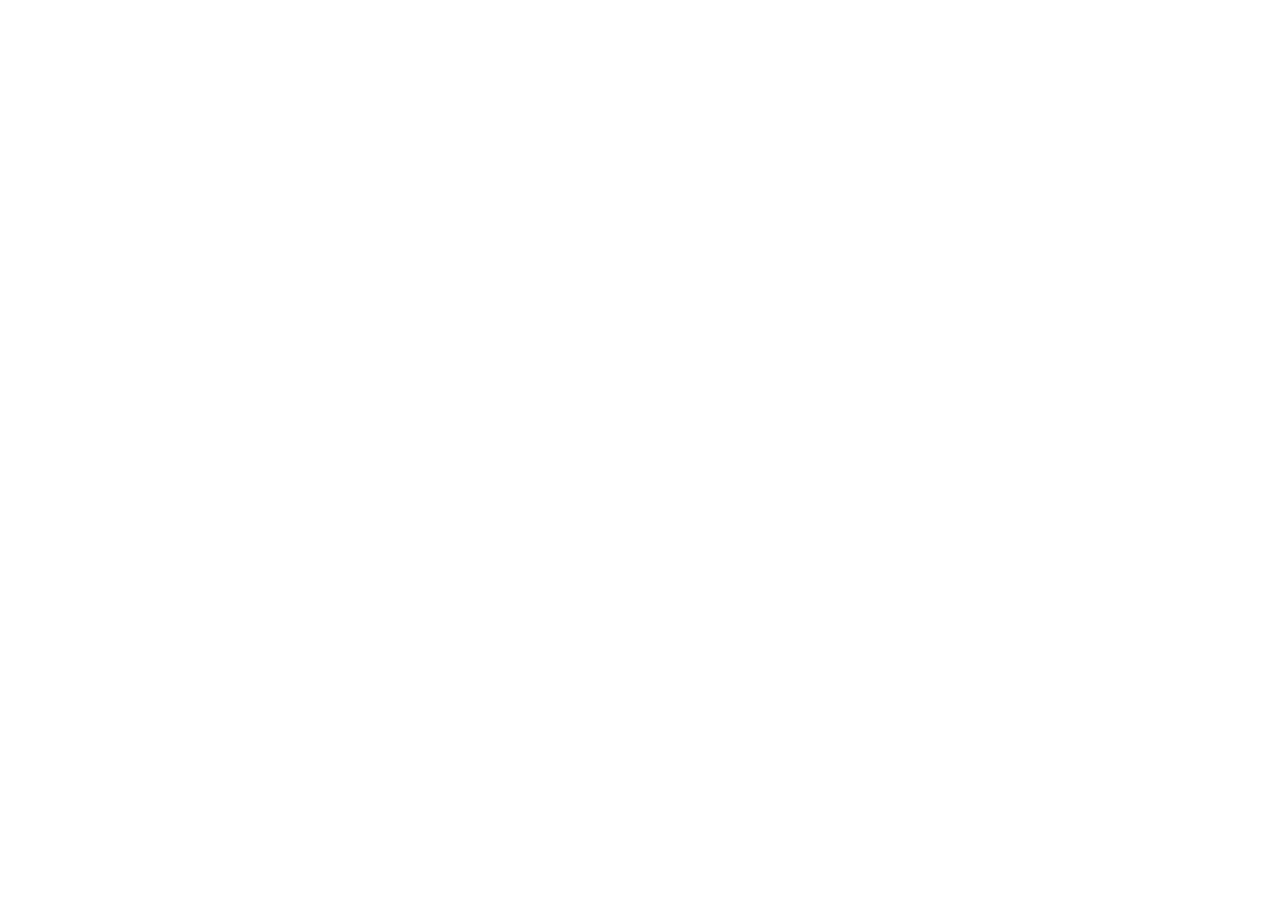
==== index.html @ 965c5669 "feat: OptimaLrn AIエイケンパスシリーズ ランディングページをデプロイ - ReactビルドをGitHub Pages（/eiken-support/）向けに最適化 - ルートアクセス" ====
<!DOCTYPE html>
<html lang="ja">
<head>
  <meta charset="UTF-8" />
  <meta name="viewport" content="width=device-width, initial-scale=1.0" />
  <title>OptimaLrn｜AI英検Passシリーズ</title>
  <link rel="icon" type="image/svg+xml" href="/eiken-support/favicon.svg" />
  <script>
    // SPA: restore path stored by 404.html
    (function(){var r=sessionStorage.redirect;delete sessionStorage.redirect;if(r&&r!==location.href)history.replaceState(null,null,r);})();
    // Root redirect → OptimaLrn landing page
    if(location.pathname==='/eiken-support/'||location.pathname==='/eiken-support'){location.replace('/eiken-support/optimalrn');}
  </script>
  <link rel="preconnect" href="https://fonts.googleapis.com" />
  <link rel="preconnect" href="https://fonts.gstatic.com" crossorigin />
  <link href="https://fonts.googleapis.com/css2?family=Noto+Sans+JP:wght@300;400;500;700&family=Shippori+Mincho:wght@400;500;600;700;800&display=swap" rel="stylesheet" />
  <script type="module" crossorigin src="/eiken-support/assets/index-tJorFdyb.js"></script>
  <link rel="modulepreload" crossorigin href="/eiken-support/assets/vendor-D_Bh0f0x.js">
  <link rel="modulepreload" crossorigin href="/eiken-support/assets/ui-B6VFu3Un.js">
  <link rel="stylesheet" crossorigin href="/eiken-support/assets/index-BLdn96o7.css">
</head>
<body class="bg-gray-50">
  <div id="root"></div>
</body>
</html>
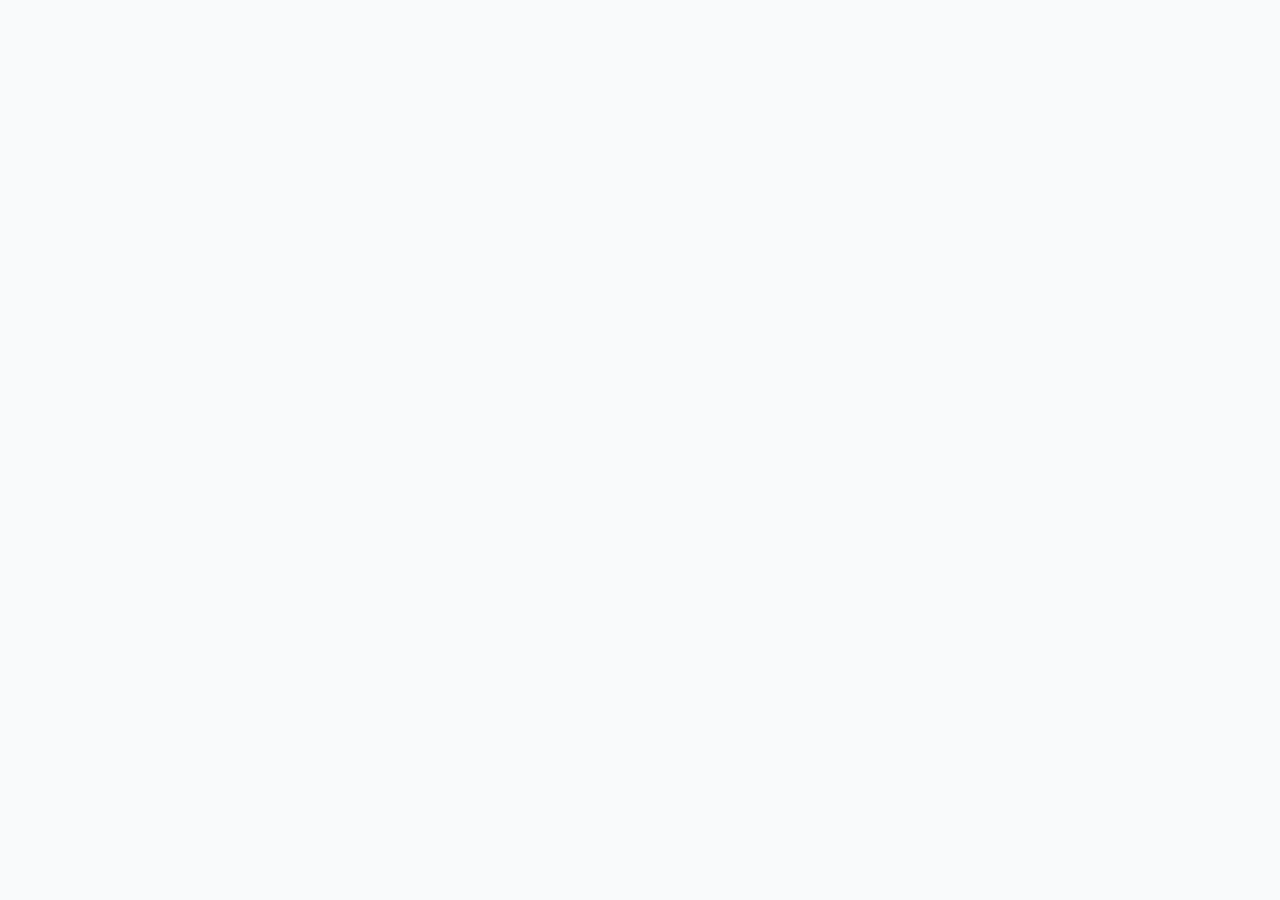
==== commit c777990b: "fix: /optimalrnを認証なしで表示できるよう修正" ====
--- a/index.html
+++ b/index.html
@@ -3,21 +3,15 @@
 <head>
   <meta charset="UTF-8" />
   <meta name="viewport" content="width=device-width, initial-scale=1.0" />
-  <title>OptimaLrn｜AI英検Passシリーズ</title>
-  <link rel="icon" type="image/svg+xml" href="/eiken-support/favicon.svg" />
-  <script>
-    // SPA: restore path stored by 404.html
-    (function(){var r=sessionStorage.redirect;delete sessionStorage.redirect;if(r&&r!==location.href)history.replaceState(null,null,r);})();
-    // Root redirect → OptimaLrn landing page
-    if(location.pathname==='/eiken-support/'||location.pathname==='/eiken-support'){location.replace('/eiken-support/optimalrn');}
-  </script>
+  <title>ShiftSync - シフト管理プラットフォーム</title>
+  <link rel="icon" type="image/svg+xml" href="/favicon.svg" />
   <link rel="preconnect" href="https://fonts.googleapis.com" />
   <link rel="preconnect" href="https://fonts.gstatic.com" crossorigin />
   <link href="https://fonts.googleapis.com/css2?family=Noto+Sans+JP:wght@300;400;500;700&family=Shippori+Mincho:wght@400;500;600;700;800&display=swap" rel="stylesheet" />
-  <script type="module" crossorigin src="/eiken-support/assets/index-tJorFdyb.js"></script>
-  <link rel="modulepreload" crossorigin href="/eiken-support/assets/vendor-D_Bh0f0x.js">
-  <link rel="modulepreload" crossorigin href="/eiken-support/assets/ui-B6VFu3Un.js">
-  <link rel="stylesheet" crossorigin href="/eiken-support/assets/index-BLdn96o7.css">
+  <script type="module" crossorigin src="/assets/index-DhxIAe1S.js"></script>
+  <link rel="modulepreload" crossorigin href="/assets/vendor-D_Bh0f0x.js">
+  <link rel="modulepreload" crossorigin href="/assets/ui-B6VFu3Un.js">
+  <link rel="stylesheet" crossorigin href="/assets/index-BLdn96o7.css">
 </head>
 <body class="bg-gray-50">
   <div id="root"></div>
--- a/assets/index-BLdn96o7.css
+++ b/assets/index-BLdn96o7.css
@@ -0,0 +1 @@
+*,:before,:after{--tw-border-spacing-x: 0;--tw-border-spacing-y: 0;--tw-translate-x: 0;--tw-translate-y: 0;--tw-rotate: 0;--tw-skew-x: 0;--tw-skew-y: 0;--tw-scale-x: 1;--tw-scale-y: 1;--tw-pan-x: ;--tw-pan-y: ;--tw-pinch-zoom: ;--tw-scroll-snap-strictness: proximity;--tw-gradient-from-position: ;--tw-gradient-via-position: ;--tw-gradient-to-position: ;--tw-ordinal: ;--tw-slashed-zero: ;--tw-numeric-figure: ;--tw-numeric-spacing: ;--tw-numeric-fraction: ;--tw-ring-inset: ;--tw-ring-offset-width: 0px;--tw-ring-offset-color: #fff;--tw-ring-color: rgb(59 130 246 / .5);--tw-ring-offset-shadow: 0 0 #0000;--tw-ring-shadow: 0 0 #0000;--tw-shadow: 0 0 #0000;--tw-shadow-colored: 0 0 #0000;--tw-blur: ;--tw-brightness: ;--tw-contrast: ;--tw-grayscale: ;--tw-hue-rotate: ;--tw-invert: ;--tw-saturate: ;--tw-sepia: ;--tw-drop-shadow: ;--tw-backdrop-blur: ;--tw-backdrop-brightness: ;--tw-backdrop-contrast: ;--tw-backdrop-grayscale: ;--tw-backdrop-hue-rotate: ;--tw-backdrop-invert: ;--tw-backdrop-opacity: ;--tw-backdrop-saturate: ;--tw-backdrop-sepia: ;--tw-contain-size: ;--tw-contain-layout: ;--tw-contain-paint: ;--tw-contain-style: }::backdrop{--tw-border-spacing-x: 0;--tw-border-spacing-y: 0;--tw-translate-x: 0;--tw-translate-y: 0;--tw-rotate: 0;--tw-skew-x: 0;--tw-skew-y: 0;--tw-scale-x: 1;--tw-scale-y: 1;--tw-pan-x: ;--tw-pan-y: ;--tw-pinch-zoom: ;--tw-scroll-snap-strictness: proximity;--tw-gradient-from-position: ;--tw-gradient-via-position: ;--tw-gradient-to-position: ;--tw-ordinal: ;--tw-slashed-zero: ;--tw-numeric-figure: ;--tw-numeric-spacing: ;--tw-numeric-fraction: ;--tw-ring-inset: ;--tw-ring-offset-width: 0px;--tw-ring-offset-color: #fff;--tw-ring-color: rgb(59 130 246 / .5);--tw-ring-offset-shadow: 0 0 #0000;--tw-ring-shadow: 0 0 #0000;--tw-shadow: 0 0 #0000;--tw-shadow-colored: 0 0 #0000;--tw-blur: ;--tw-brightness: ;--tw-contrast: ;--tw-grayscale: ;--tw-hue-rotate: ;--tw-invert: ;--tw-saturate: ;--tw-sepia: ;--tw-drop-shadow: ;--tw-backdrop-blur: ;--tw-backdrop-brightness: ;--tw-backdrop-contrast: ;--tw-backdrop-grayscale: ;--tw-backdrop-hue-rotate: ;--tw-backdrop-invert: ;--tw-backdrop-opacity: ;--tw-backdrop-saturate: ;--tw-backdrop-sepia: ;--tw-contain-size: ;--tw-contain-layout: ;--tw-contain-paint: ;--tw-contain-style: }*,:before,:after{box-sizing:border-box;border-width:0;border-style:solid;border-color:#e5e7eb}:before,:after{--tw-content: ""}html,:host{line-height:1.5;-webkit-text-size-adjust:100%;-moz-tab-size:4;-o-tab-size:4;tab-size:4;font-family:ui-sans-serif,system-ui,sans-serif,"Apple Color Emoji","Segoe UI Emoji",Segoe UI Symbol,"Noto Color Emoji";font-feature-settings:normal;font-variation-settings:normal;-webkit-tap-highlight-color:transparent}body{margin:0;line-height:inherit}hr{height:0;color:inherit;border-top-width:1px}abbr:where([title]){-webkit-text-decoration:underline dotted;text-decoration:underline dotted}h1,h2,h3,h4,h5,h6{font-size:inherit;font-weight:inherit}a{color:inherit;text-decoration:inherit}b,strong{font-weight:bolder}code,kbd,samp,pre{font-family:ui-monospace,SFMono-Regular,Menlo,Monaco,Consolas,Liberation Mono,Courier New,monospace;font-feature-settings:normal;font-variation-settings:normal;font-size:1em}small{font-size:80%}sub,sup{font-size:75%;line-height:0;position:relative;vertical-align:baseline}sub{bottom:-.25em}sup{top:-.5em}table{text-indent:0;border-color:inherit;border-collapse:collapse}button,input,optgroup,select,textarea{font-family:inherit;font-feature-settings:inherit;font-variation-settings:inherit;font-size:100%;font-weight:inherit;line-height:inherit;letter-spacing:inherit;color:inherit;margin:0;padding:0}button,select{text-transform:none}button,input:where([type=button]),input:where([type=reset]),input:where([type=submit]){-webkit-appearance:button;background-color:transparent;background-image:none}:-moz-focusring{outline:auto}:-moz-ui-invalid{box-shadow:none}progress{vertical-align:baseline}::-webkit-inner-spin-button,::-webkit-outer-spin-button{height:auto}[type=search]{-webkit-appearance:textfield;outline-offset:-2px}::-webkit-search-decoration{-webkit-appearance:none}::-webkit-file-upload-button{-webkit-appearance:button;font:inherit}summary{display:list-item}blockquote,dl,dd,h1,h2,h3,h4,h5,h6,hr,figure,p,pre{margin:0}fieldset{margin:0;padding:0}legend{padding:0}ol,ul,menu{list-style:none;margin:0;padding:0}dialog{padding:0}textarea{resize:vertical}input::-moz-placeholder,textarea::-moz-placeholder{opacity:1;color:#9ca3af}input::placeholder,textarea::placeholder{opacity:1;color:#9ca3af}button,[role=button]{cursor:pointer}:disabled{cursor:default}img,svg,video,canvas,audio,iframe,embed,object{display:block;vertical-align:middle}img,video{max-width:100%;height:auto}[hidden]:where(:not([hidden=until-found])){display:none}body{--tw-text-opacity: 1;color:rgb(17 24 39 / var(--tw-text-opacity, 1));-webkit-font-smoothing:antialiased;-moz-osx-font-smoothing:grayscale}.btn-primary{border-radius:.5rem;--tw-bg-opacity: 1;background-color:rgb(37 99 235 / var(--tw-bg-opacity, 1));padding:.5rem 1rem;font-weight:500;--tw-text-opacity: 1;color:rgb(255 255 255 / var(--tw-text-opacity, 1));transition-property:color,background-color,border-color,text-decoration-color,fill,stroke;transition-timing-function:cubic-bezier(.4,0,.2,1);transition-duration:.15s}.btn-primary:hover{--tw-bg-opacity: 1;background-color:rgb(29 78 216 / var(--tw-bg-opacity, 1))}.btn-primary:disabled{cursor:not-allowed;opacity:.5}.btn-secondary{border-radius:.5rem;--tw-bg-opacity: 1;background-color:rgb(229 231 235 / var(--tw-bg-opacity, 1));padding:.5rem 1rem;font-weight:500;--tw-text-opacity: 1;color:rgb(55 65 81 / var(--tw-text-opacity, 1));transition-property:color,background-color,border-color,text-decoration-color,fill,stroke;transition-timing-function:cubic-bezier(.4,0,.2,1);transition-duration:.15s}.btn-secondary:hover{--tw-bg-opacity: 1;background-color:rgb(209 213 219 / var(--tw-bg-opacity, 1))}.btn-success{border-radius:.5rem;--tw-bg-opacity: 1;background-color:rgb(22 163 74 / var(--tw-bg-opacity, 1));padding:.5rem 1rem;font-weight:500;--tw-text-opacity: 1;color:rgb(255 255 255 / var(--tw-text-opacity, 1));transition-property:color,background-color,border-color,text-decoration-color,fill,stroke;transition-timing-function:cubic-bezier(.4,0,.2,1);transition-duration:.15s}.btn-success:hover{--tw-bg-opacity: 1;background-color:rgb(21 128 61 / var(--tw-bg-opacity, 1))}.card{border-radius:.75rem;border-width:1px;--tw-border-opacity: 1;border-color:rgb(229 231 235 / var(--tw-border-opacity, 1));--tw-bg-opacity: 1;background-color:rgb(255 255 255 / var(--tw-bg-opacity, 1));padding:1.5rem;--tw-shadow: 0 1px 2px 0 rgb(0 0 0 / .05);--tw-shadow-colored: 0 1px 2px 0 var(--tw-shadow-color);box-shadow:var(--tw-ring-offset-shadow, 0 0 #0000),var(--tw-ring-shadow, 0 0 #0000),var(--tw-shadow)}.\!input{width:100%;border-radius:.5rem;border-width:1px;--tw-border-opacity: 1;border-color:rgb(209 213 219 / var(--tw-border-opacity, 1));padding:.5rem .75rem;outline:2px solid transparent;outline-offset:2px;transition-property:all;transition-timing-function:cubic-bezier(.4,0,.2,1);transition-duration:.15s}.\!input:focus{--tw-border-opacity: 1;border-color:rgb(59 130 246 / var(--tw-border-opacity, 1));--tw-ring-offset-shadow: var(--tw-ring-inset) 0 0 0 var(--tw-ring-offset-width) var(--tw-ring-offset-color);--tw-ring-shadow: var(--tw-ring-inset) 0 0 0 calc(2px + var(--tw-ring-offset-width)) var(--tw-ring-color);box-shadow:var(--tw-ring-offset-shadow),var(--tw-ring-shadow),var(--tw-shadow, 0 0 #0000);--tw-ring-opacity: 1;--tw-ring-color: rgb(59 130 246 / var(--tw-ring-opacity, 1))}.input{width:100%;border-radius:.5rem;border-width:1px;--tw-border-opacity: 1;border-color:rgb(209 213 219 / var(--tw-border-opacity, 1));padding:.5rem .75rem;outline:2px solid transparent;outline-offset:2px;transition-property:all;transition-timing-function:cubic-bezier(.4,0,.2,1);transition-duration:.15s}.input:focus{--tw-border-opacity: 1;border-color:rgb(59 130 246 / var(--tw-border-opacity, 1));--tw-ring-offset-shadow: var(--tw-ring-inset) 0 0 0 var(--tw-ring-offset-width) var(--tw-ring-offset-color);--tw-ring-shadow: var(--tw-ring-inset) 0 0 0 calc(2px + var(--tw-ring-offset-width)) var(--tw-ring-color);box-shadow:var(--tw-ring-offset-shadow),var(--tw-ring-shadow),var(--tw-shadow, 0 0 #0000);--tw-ring-opacity: 1;--tw-ring-color: rgb(59 130 246 / var(--tw-ring-opacity, 1))}.label{margin-bottom:.25rem;display:block;font-size:.875rem;line-height:1.25rem;font-weight:500;--tw-text-opacity: 1;color:rgb(55 65 81 / var(--tw-text-opacity, 1))}.badge{display:inline-flex;align-items:center;border-radius:9999px;padding:.125rem .625rem;font-size:.75rem;line-height:1rem;font-weight:500}.sr-only{position:absolute;width:1px;height:1px;padding:0;margin:-1px;overflow:hidden;clip:rect(0,0,0,0);white-space:nowrap;border-width:0}.pointer-events-none{pointer-events:none}.fixed{position:fixed}.absolute{position:absolute}.relative{position:relative}.sticky{position:sticky}.inset-0{top:0;right:0;bottom:0;left:0}.inset-3{top:.75rem;right:.75rem;bottom:.75rem;left:.75rem}.inset-x-0{left:0;right:0}.inset-y-0{top:0;bottom:0}.-right-24{right:-6rem}.-top-2\.5{top:-.625rem}.-top-24{top:-6rem}.bottom-2{bottom:.5rem}.bottom-4{bottom:1rem}.left-0{left:0}.left-1\/2{left:50%}.left-1\/4{left:25%}.left-3{left:.75rem}.left-8{left:2rem}.right-0{right:0}.right-1\/4{right:25%}.right-2{right:.5rem}.right-4{right:1rem}.top-0{top:0}.top-1\/2{top:50%}.top-2{top:.5rem}.top-3{top:.75rem}.top-8{top:2rem}.top-full{top:100%}.z-10{z-index:10}.z-40{z-index:40}.z-50{z-index:50}.mx-1{margin-left:.25rem;margin-right:.25rem}.mx-2{margin-left:.5rem;margin-right:.5rem}.mx-auto{margin-left:auto;margin-right:auto}.mb-0\.5{margin-bottom:.125rem}.mb-1{margin-bottom:.25rem}.mb-1\.5{margin-bottom:.375rem}.mb-10{margin-bottom:2.5rem}.mb-12{margin-bottom:3rem}.mb-14{margin-bottom:3.5rem}.mb-16{margin-bottom:4rem}.mb-2{margin-bottom:.5rem}.mb-3{margin-bottom:.75rem}.mb-4{margin-bottom:1rem}.mb-5{margin-bottom:1.25rem}.mb-6{margin-bottom:1.5rem}.mb-8{margin-bottom:2rem}.ml-0\.5{margin-left:.125rem}.ml-1{margin-left:.25rem}.ml-10{margin-left:2.5rem}.ml-2{margin-left:.5rem}.ml-auto{margin-left:auto}.mr-1{margin-right:.25rem}.mt-0\.5{margin-top:.125rem}.mt-1{margin-top:.25rem}.mt-1\.5{margin-top:.375rem}.mt-10{margin-top:2.5rem}.mt-12{margin-top:3rem}.mt-16{margin-top:4rem}.mt-2{margin-top:.5rem}.mt-3{margin-top:.75rem}.mt-4{margin-top:1rem}.mt-5{margin-top:1.25rem}.mt-6{margin-top:1.5rem}.mt-8{margin-top:2rem}.line-clamp-2{overflow:hidden;display:-webkit-box;-webkit-box-orient:vertical;-webkit-line-clamp:2}.line-clamp-3{overflow:hidden;display:-webkit-box;-webkit-box-orient:vertical;-webkit-line-clamp:3}.block{display:block}.inline-block{display:inline-block}.inline{display:inline}.flex{display:flex}.inline-flex{display:inline-flex}.grid{display:grid}.hidden{display:none}.aspect-\[4\/1\]{aspect-ratio:4/1}.aspect-\[5\/4\]{aspect-ratio:5/4}.aspect-square{aspect-ratio:1 / 1}.aspect-video{aspect-ratio:16 / 9}.h-0\.5{height:.125rem}.h-1\.5{height:.375rem}.h-10{height:2.5rem}.h-11{height:2.75rem}.h-12{height:3rem}.h-14{height:3.5rem}.h-16{height:4rem}.h-2{height:.5rem}.h-2\.5{height:.625rem}.h-20{height:5rem}.h-24{height:6rem}.h-3{height:.75rem}.h-3\.5{height:.875rem}.h-4{height:1rem}.h-5{height:1.25rem}.h-6{height:1.5rem}.h-7{height:1.75rem}.h-8{height:2rem}.h-9{height:2.25rem}.h-\[400px\]{height:400px}.h-\[420px\]{height:420px}.h-\[520px\]{height:520px}.h-full{height:100%}.h-px{height:1px}.max-h-40{max-height:10rem}.max-h-48{max-height:12rem}.max-h-64{max-height:16rem}.max-h-80{max-height:20rem}.max-h-\[90vh\]{max-height:90vh}.min-h-\[120px\]{min-height:120px}.min-h-screen{min-height:100vh}.w-1{width:.25rem}.w-1\.5{width:.375rem}.w-10{width:2.5rem}.w-11{width:2.75rem}.w-12{width:3rem}.w-14{width:3.5rem}.w-16{width:4rem}.w-2{width:.5rem}.w-2\.5{width:.625rem}.w-20{width:5rem}.w-24{width:6rem}.w-3{width:.75rem}.w-3\.5{width:.875rem}.w-4{width:1rem}.w-5{width:1.25rem}.w-6{width:1.5rem}.w-64{width:16rem}.w-7{width:1.75rem}.w-72{width:18rem}.w-8{width:2rem}.w-9{width:2.25rem}.w-\[420px\]{width:420px}.w-\[520px\]{width:520px}.w-\[600px\]{width:600px}.w-auto{width:auto}.w-full{width:100%}.w-px{width:1px}.min-w-0{min-width:0px}.max-w-2xl{max-width:42rem}.max-w-3xl{max-width:48rem}.max-w-4xl{max-width:56rem}.max-w-5xl{max-width:64rem}.max-w-6xl{max-width:72rem}.max-w-7xl{max-width:80rem}.max-w-\[75\%\]{max-width:75%}.max-w-\[80px\]{max-width:80px}.max-w-lg{max-width:32rem}.max-w-md{max-width:28rem}.max-w-sm{max-width:24rem}.max-w-xl{max-width:36rem}.flex-1{flex:1 1 0%}.flex-shrink-0,.shrink-0{flex-shrink:0}.-translate-x-1\/2{--tw-translate-x: -50%;transform:translate(var(--tw-translate-x),var(--tw-translate-y)) rotate(var(--tw-rotate)) skew(var(--tw-skew-x)) skewY(var(--tw-skew-y)) scaleX(var(--tw-scale-x)) scaleY(var(--tw-scale-y))}.-translate-x-full{--tw-translate-x: -100%;transform:translate(var(--tw-translate-x),var(--tw-translate-y)) rotate(var(--tw-rotate)) skew(var(--tw-skew-x)) skewY(var(--tw-skew-y)) scaleX(var(--tw-scale-x)) scaleY(var(--tw-scale-y))}.-translate-y-1\/2{--tw-translate-y: -50%;transform:translate(var(--tw-translate-x),var(--tw-translate-y)) rotate(var(--tw-rotate)) skew(var(--tw-skew-x)) skewY(var(--tw-skew-y)) scaleX(var(--tw-scale-x)) scaleY(var(--tw-scale-y))}.-translate-y-24{--tw-translate-y: -6rem;transform:translate(var(--tw-translate-x),var(--tw-translate-y)) rotate(var(--tw-rotate)) skew(var(--tw-skew-x)) skewY(var(--tw-skew-y)) scaleX(var(--tw-scale-x)) scaleY(var(--tw-scale-y))}.translate-x-0{--tw-translate-x: 0px;transform:translate(var(--tw-translate-x),var(--tw-translate-y)) rotate(var(--tw-rotate)) skew(var(--tw-skew-x)) skewY(var(--tw-skew-y)) scaleX(var(--tw-scale-x)) scaleY(var(--tw-scale-y))}.translate-x-24{--tw-translate-x: 6rem;transform:translate(var(--tw-translate-x),var(--tw-translate-y)) rotate(var(--tw-rotate)) skew(var(--tw-skew-x)) skewY(var(--tw-skew-y)) scaleX(var(--tw-scale-x)) scaleY(var(--tw-scale-y))}.rotate-180{--tw-rotate: 180deg;transform:translate(var(--tw-translate-x),var(--tw-translate-y)) rotate(var(--tw-rotate)) skew(var(--tw-skew-x)) skewY(var(--tw-skew-y)) scaleX(var(--tw-scale-x)) scaleY(var(--tw-scale-y))}.scale-110{--tw-scale-x: 1.1;--tw-scale-y: 1.1;transform:translate(var(--tw-translate-x),var(--tw-translate-y)) rotate(var(--tw-rotate)) skew(var(--tw-skew-x)) skewY(var(--tw-skew-y)) scaleX(var(--tw-scale-x)) scaleY(var(--tw-scale-y))}.transform{transform:translate(var(--tw-translate-x),var(--tw-translate-y)) rotate(var(--tw-rotate)) skew(var(--tw-skew-x)) skewY(var(--tw-skew-y)) scaleX(var(--tw-scale-x)) scaleY(var(--tw-scale-y))}@keyframes bounce{0%,to{transform:translateY(-25%);animation-timing-function:cubic-bezier(.8,0,1,1)}50%{transform:none;animation-timing-function:cubic-bezier(0,0,.2,1)}}.animate-bounce{animation:bounce 1s infinite}@keyframes pulse{50%{opacity:.5}}.animate-pulse{animation:pulse 2s cubic-bezier(.4,0,.6,1) infinite}@keyframes spin{to{transform:rotate(360deg)}}.animate-spin{animation:spin 1s linear infinite}.cursor-default{cursor:default}.cursor-pointer{cursor:pointer}.resize-none{resize:none}.list-inside{list-style-position:inside}.list-decimal{list-style-type:decimal}.list-disc{list-style-type:disc}.grid-cols-1{grid-template-columns:repeat(1,minmax(0,1fr))}.grid-cols-2{grid-template-columns:repeat(2,minmax(0,1fr))}.grid-cols-3{grid-template-columns:repeat(3,minmax(0,1fr))}.flex-row-reverse{flex-direction:row-reverse}.flex-col{flex-direction:column}.flex-wrap{flex-wrap:wrap}.items-start{align-items:flex-start}.items-end{align-items:flex-end}.items-center{align-items:center}.justify-end{justify-content:flex-end}.justify-center{justify-content:center}.justify-between{justify-content:space-between}.gap-0\.5{gap:.125rem}.gap-1{gap:.25rem}.gap-1\.5{gap:.375rem}.gap-10{gap:2.5rem}.gap-12{gap:3rem}.gap-2{gap:.5rem}.gap-2\.5{gap:.625rem}.gap-3{gap:.75rem}.gap-4{gap:1rem}.gap-5{gap:1.25rem}.gap-6{gap:1.5rem}.gap-8{gap:2rem}.gap-px{gap:1px}.space-y-0>:not([hidden])~:not([hidden]){--tw-space-y-reverse: 0;margin-top:calc(0px * calc(1 - var(--tw-space-y-reverse)));margin-bottom:calc(0px * var(--tw-space-y-reverse))}.space-y-1>:not([hidden])~:not([hidden]){--tw-space-y-reverse: 0;margin-top:calc(.25rem * calc(1 - var(--tw-space-y-reverse)));margin-bottom:calc(.25rem * var(--tw-space-y-reverse))}.space-y-1\.5>:not([hidden])~:not([hidden]){--tw-space-y-reverse: 0;margin-top:calc(.375rem * calc(1 - var(--tw-space-y-reverse)));margin-bottom:calc(.375rem * var(--tw-space-y-reverse))}.space-y-2>:not([hidden])~:not([hidden]){--tw-space-y-reverse: 0;margin-top:calc(.5rem * calc(1 - var(--tw-space-y-reverse)));margin-bottom:calc(.5rem * var(--tw-space-y-reverse))}.space-y-2\.5>:not([hidden])~:not([hidden]){--tw-space-y-reverse: 0;margin-top:calc(.625rem * calc(1 - var(--tw-space-y-reverse)));margin-bottom:calc(.625rem * var(--tw-space-y-reverse))}.space-y-3>:not([hidden])~:not([hidden]){--tw-space-y-reverse: 0;margin-top:calc(.75rem * calc(1 - var(--tw-space-y-reverse)));margin-bottom:calc(.75rem * var(--tw-space-y-reverse))}.space-y-4>:not([hidden])~:not([hidden]){--tw-space-y-reverse: 0;margin-top:calc(1rem * calc(1 - var(--tw-space-y-reverse)));margin-bottom:calc(1rem * var(--tw-space-y-reverse))}.space-y-5>:not([hidden])~:not([hidden]){--tw-space-y-reverse: 0;margin-top:calc(1.25rem * calc(1 - var(--tw-space-y-reverse)));margin-bottom:calc(1.25rem * var(--tw-space-y-reverse))}.space-y-6>:not([hidden])~:not([hidden]){--tw-space-y-reverse: 0;margin-top:calc(1.5rem * calc(1 - var(--tw-space-y-reverse)));margin-bottom:calc(1.5rem * var(--tw-space-y-reverse))}.space-y-8>:not([hidden])~:not([hidden]){--tw-space-y-reverse: 0;margin-top:calc(2rem * calc(1 - var(--tw-space-y-reverse)));margin-bottom:calc(2rem * var(--tw-space-y-reverse))}.divide-y>:not([hidden])~:not([hidden]){--tw-divide-y-reverse: 0;border-top-width:calc(1px * calc(1 - var(--tw-divide-y-reverse)));border-bottom-width:calc(1px * var(--tw-divide-y-reverse))}.divide-gray-100>:not([hidden])~:not([hidden]){--tw-divide-opacity: 1;border-color:rgb(243 244 246 / var(--tw-divide-opacity, 1))}.overflow-auto{overflow:auto}.overflow-hidden{overflow:hidden}.overflow-x-auto{overflow-x:auto}.overflow-y-auto{overflow-y:auto}.truncate{overflow:hidden;text-overflow:ellipsis;white-space:nowrap}.whitespace-pre-wrap{white-space:pre-wrap}.break-all{word-break:break-all}.rounded{border-radius:.25rem}.rounded-2xl{border-radius:1rem}.rounded-full{border-radius:9999px}.rounded-lg{border-radius:.5rem}.rounded-md{border-radius:.375rem}.rounded-sm{border-radius:.125rem}.rounded-xl{border-radius:.75rem}.border{border-width:1px}.border-2{border-width:2px}.border-4{border-width:4px}.border-b{border-bottom-width:1px}.border-b-2{border-bottom-width:2px}.border-l-4{border-left-width:4px}.border-r{border-right-width:1px}.border-t{border-top-width:1px}.border-dashed{border-style:dashed}.border-\[var\(--color-primary\)\]{border-color:var(--color-primary)}.border-amber-100{--tw-border-opacity: 1;border-color:rgb(254 243 199 / var(--tw-border-opacity, 1))}.border-amber-200{--tw-border-opacity: 1;border-color:rgb(253 230 138 / var(--tw-border-opacity, 1))}.border-blue-100{--tw-border-opacity: 1;border-color:rgb(219 234 254 / var(--tw-border-opacity, 1))}.border-blue-200{--tw-border-opacity: 1;border-color:rgb(191 219 254 / var(--tw-border-opacity, 1))}.border-blue-300{--tw-border-opacity: 1;border-color:rgb(147 197 253 / var(--tw-border-opacity, 1))}.border-blue-500{--tw-border-opacity: 1;border-color:rgb(59 130 246 / var(--tw-border-opacity, 1))}.border-blue-600{--tw-border-opacity: 1;border-color:rgb(37 99 235 / var(--tw-border-opacity, 1))}.border-cyan-200{--tw-border-opacity: 1;border-color:rgb(165 243 252 / var(--tw-border-opacity, 1))}.border-cyan-600{--tw-border-opacity: 1;border-color:rgb(8 145 178 / var(--tw-border-opacity, 1))}.border-emerald-200{--tw-border-opacity: 1;border-color:rgb(167 243 208 / var(--tw-border-opacity, 1))}.border-gray-100{--tw-border-opacity: 1;border-color:rgb(243 244 246 / var(--tw-border-opacity, 1))}.border-gray-200{--tw-border-opacity: 1;border-color:rgb(229 231 235 / var(--tw-border-opacity, 1))}.border-gray-300{--tw-border-opacity: 1;border-color:rgb(209 213 219 / var(--tw-border-opacity, 1))}.border-gray-800{--tw-border-opacity: 1;border-color:rgb(31 41 55 / var(--tw-border-opacity, 1))}.border-green-200{--tw-border-opacity: 1;border-color:rgb(187 247 208 / var(--tw-border-opacity, 1))}.border-green-600{--tw-border-opacity: 1;border-color:rgb(22 163 74 / var(--tw-border-opacity, 1))}.border-indigo-200{--tw-border-opacity: 1;border-color:rgb(199 210 254 / var(--tw-border-opacity, 1))}.border-indigo-600{--tw-border-opacity: 1;border-color:rgb(79 70 229 / var(--tw-border-opacity, 1))}.border-orange-100{--tw-border-opacity: 1;border-color:rgb(255 237 213 / var(--tw-border-opacity, 1))}.border-orange-200{--tw-border-opacity: 1;border-color:rgb(254 215 170 / var(--tw-border-opacity, 1))}.border-orange-200\/70{border-color:#fed7aab3}.border-orange-300{--tw-border-opacity: 1;border-color:rgb(253 186 116 / var(--tw-border-opacity, 1))}.border-orange-400{--tw-border-opacity: 1;border-color:rgb(251 146 60 / var(--tw-border-opacity, 1))}.border-orange-500{--tw-border-opacity: 1;border-color:rgb(249 115 22 / var(--tw-border-opacity, 1))}.border-pink-500{--tw-border-opacity: 1;border-color:rgb(236 72 153 / var(--tw-border-opacity, 1))}.border-purple-200{--tw-border-opacity: 1;border-color:rgb(233 213 255 / var(--tw-border-opacity, 1))}.border-red-200{--tw-border-opacity: 1;border-color:rgb(254 202 202 / var(--tw-border-opacity, 1))}.border-red-300{--tw-border-opacity: 1;border-color:rgb(252 165 165 / var(--tw-border-opacity, 1))}.border-transparent{border-color:transparent}.border-violet-200{--tw-border-opacity: 1;border-color:rgb(221 214 254 / var(--tw-border-opacity, 1))}.border-violet-600{--tw-border-opacity: 1;border-color:rgb(124 58 237 / var(--tw-border-opacity, 1))}.border-white\/10{border-color:#ffffff1a}.border-white\/40{border-color:#fff6}.border-b-transparent{border-bottom-color:transparent}.border-l-purple-500{--tw-border-opacity: 1;border-left-color:rgb(168 85 247 / var(--tw-border-opacity, 1))}.border-l-red-400{--tw-border-opacity: 1;border-left-color:rgb(248 113 113 / var(--tw-border-opacity, 1))}.border-t-blue-600{--tw-border-opacity: 1;border-top-color:rgb(37 99 235 / var(--tw-border-opacity, 1))}.border-t-orange-500{--tw-border-opacity: 1;border-top-color:rgb(249 115 22 / var(--tw-border-opacity, 1))}.border-t-orange-600{--tw-border-opacity: 1;border-top-color:rgb(234 88 12 / var(--tw-border-opacity, 1))}.border-t-transparent{border-top-color:transparent}.border-t-white{--tw-border-opacity: 1;border-top-color:rgb(255 255 255 / var(--tw-border-opacity, 1))}.bg-amber-100{--tw-bg-opacity: 1;background-color:rgb(254 243 199 / var(--tw-bg-opacity, 1))}.bg-amber-50{--tw-bg-opacity: 1;background-color:rgb(255 251 235 / var(--tw-bg-opacity, 1))}.bg-black{--tw-bg-opacity: 1;background-color:rgb(0 0 0 / var(--tw-bg-opacity, 1))}.bg-black\/50{background-color:#00000080}.bg-blue-100{--tw-bg-opacity: 1;background-color:rgb(219 234 254 / var(--tw-bg-opacity, 1))}.bg-blue-300{--tw-bg-opacity: 1;background-color:rgb(147 197 253 / var(--tw-bg-opacity, 1))}.bg-blue-50{--tw-bg-opacity: 1;background-color:rgb(239 246 255 / var(--tw-bg-opacity, 1))}.bg-blue-500{--tw-bg-opacity: 1;background-color:rgb(59 130 246 / var(--tw-bg-opacity, 1))}.bg-blue-600{--tw-bg-opacity: 1;background-color:rgb(37 99 235 / var(--tw-bg-opacity, 1))}.bg-cyan-100{--tw-bg-opacity: 1;background-color:rgb(207 250 254 / var(--tw-bg-opacity, 1))}.bg-cyan-50{--tw-bg-opacity: 1;background-color:rgb(236 254 255 / var(--tw-bg-opacity, 1))}.bg-cyan-600{--tw-bg-opacity: 1;background-color:rgb(8 145 178 / var(--tw-bg-opacity, 1))}.bg-emerald-50{--tw-bg-opacity: 1;background-color:rgb(236 253 245 / var(--tw-bg-opacity, 1))}.bg-emerald-500{--tw-bg-opacity: 1;background-color:rgb(16 185 129 / var(--tw-bg-opacity, 1))}.bg-emerald-600{--tw-bg-opacity: 1;background-color:rgb(5 150 105 / var(--tw-bg-opacity, 1))}.bg-gray-100{--tw-bg-opacity: 1;background-color:rgb(243 244 246 / var(--tw-bg-opacity, 1))}.bg-gray-200{--tw-bg-opacity: 1;background-color:rgb(229 231 235 / var(--tw-bg-opacity, 1))}.bg-gray-300{--tw-bg-opacity: 1;background-color:rgb(209 213 219 / var(--tw-bg-opacity, 1))}.bg-gray-400{--tw-bg-opacity: 1;background-color:rgb(156 163 175 / var(--tw-bg-opacity, 1))}.bg-gray-50{--tw-bg-opacity: 1;background-color:rgb(249 250 251 / var(--tw-bg-opacity, 1))}.bg-gray-50\/50{background-color:#f9fafb80}.bg-gray-600{--tw-bg-opacity: 1;background-color:rgb(75 85 99 / var(--tw-bg-opacity, 1))}.bg-gray-900{--tw-bg-opacity: 1;background-color:rgb(17 24 39 / var(--tw-bg-opacity, 1))}.bg-green-100{--tw-bg-opacity: 1;background-color:rgb(220 252 231 / var(--tw-bg-opacity, 1))}.bg-green-400{--tw-bg-opacity: 1;background-color:rgb(74 222 128 / var(--tw-bg-opacity, 1))}.bg-green-50{--tw-bg-opacity: 1;background-color:rgb(240 253 244 / var(--tw-bg-opacity, 1))}.bg-green-500{--tw-bg-opacity: 1;background-color:rgb(34 197 94 / var(--tw-bg-opacity, 1))}.bg-green-600{--tw-bg-opacity: 1;background-color:rgb(22 163 74 / var(--tw-bg-opacity, 1))}.bg-indigo-100{--tw-bg-opacity: 1;background-color:rgb(224 231 255 / var(--tw-bg-opacity, 1))}.bg-indigo-50{--tw-bg-opacity: 1;background-color:rgb(238 242 255 / var(--tw-bg-opacity, 1))}.bg-indigo-600{--tw-bg-opacity: 1;background-color:rgb(79 70 229 / var(--tw-bg-opacity, 1))}.bg-orange-100{--tw-bg-opacity: 1;background-color:rgb(255 237 213 / var(--tw-bg-opacity, 1))}.bg-orange-50{--tw-bg-opacity: 1;background-color:rgb(255 247 237 / var(--tw-bg-opacity, 1))}.bg-orange-500{--tw-bg-opacity: 1;background-color:rgb(249 115 22 / var(--tw-bg-opacity, 1))}.bg-orange-500\/10{background-color:#f973161a}.bg-pink-50{--tw-bg-opacity: 1;background-color:rgb(253 242 248 / var(--tw-bg-opacity, 1))}.bg-purple-100{--tw-bg-opacity: 1;background-color:rgb(243 232 255 / var(--tw-bg-opacity, 1))}.bg-purple-50{--tw-bg-opacity: 1;background-color:rgb(250 245 255 / var(--tw-bg-opacity, 1))}.bg-purple-600{--tw-bg-opacity: 1;background-color:rgb(147 51 234 / var(--tw-bg-opacity, 1))}.bg-red-100{--tw-bg-opacity: 1;background-color:rgb(254 226 226 / var(--tw-bg-opacity, 1))}.bg-red-400{--tw-bg-opacity: 1;background-color:rgb(248 113 113 / var(--tw-bg-opacity, 1))}.bg-red-50{--tw-bg-opacity: 1;background-color:rgb(254 242 242 / var(--tw-bg-opacity, 1))}.bg-slate-100{--tw-bg-opacity: 1;background-color:rgb(241 245 249 / var(--tw-bg-opacity, 1))}.bg-slate-200{--tw-bg-opacity: 1;background-color:rgb(226 232 240 / var(--tw-bg-opacity, 1))}.bg-violet-100{--tw-bg-opacity: 1;background-color:rgb(237 233 254 / var(--tw-bg-opacity, 1))}.bg-violet-50{--tw-bg-opacity: 1;background-color:rgb(245 243 255 / var(--tw-bg-opacity, 1))}.bg-violet-600{--tw-bg-opacity: 1;background-color:rgb(124 58 237 / var(--tw-bg-opacity, 1))}.bg-white{--tw-bg-opacity: 1;background-color:rgb(255 255 255 / var(--tw-bg-opacity, 1))}.bg-white\/10{background-color:#ffffff1a}.bg-white\/20{background-color:#fff3}.bg-white\/30{background-color:#ffffff4d}.bg-white\/80{background-color:#fffc}.bg-white\/90{background-color:#ffffffe6}.bg-white\/95{background-color:#fffffff2}.bg-yellow-100{--tw-bg-opacity: 1;background-color:rgb(254 249 195 / var(--tw-bg-opacity, 1))}.bg-yellow-400{--tw-bg-opacity: 1;background-color:rgb(250 204 21 / var(--tw-bg-opacity, 1))}.bg-yellow-50{--tw-bg-opacity: 1;background-color:rgb(254 252 232 / var(--tw-bg-opacity, 1))}.bg-gradient-to-br{background-image:linear-gradient(to bottom right,var(--tw-gradient-stops))}.bg-gradient-to-r{background-image:linear-gradient(to right,var(--tw-gradient-stops))}.from-amber-500{--tw-gradient-from: #f59e0b var(--tw-gradient-from-position);--tw-gradient-to: rgb(245 158 11 / 0) var(--tw-gradient-to-position);--tw-gradient-stops: var(--tw-gradient-from), var(--tw-gradient-to)}.from-blue-50{--tw-gradient-from: #eff6ff var(--tw-gradient-from-position);--tw-gradient-to: rgb(239 246 255 / 0) var(--tw-gradient-to-position);--tw-gradient-stops: var(--tw-gradient-from), var(--tw-gradient-to)}.from-blue-500{--tw-gradient-from: #3b82f6 var(--tw-gradient-from-position);--tw-gradient-to: rgb(59 130 246 / 0) var(--tw-gradient-to-position);--tw-gradient-stops: var(--tw-gradient-from), var(--tw-gradient-to)}.from-blue-700{--tw-gradient-from: #1d4ed8 var(--tw-gradient-from-position);--tw-gradient-to: rgb(29 78 216 / 0) var(--tw-gradient-to-position);--tw-gradient-stops: var(--tw-gradient-from), var(--tw-gradient-to)}.from-cyan-500{--tw-gradient-from: #06b6d4 var(--tw-gradient-from-position);--tw-gradient-to: rgb(6 182 212 / 0) var(--tw-gradient-to-position);--tw-gradient-stops: var(--tw-gradient-from), var(--tw-gradient-to)}.from-gray-800{--tw-gradient-from: #1f2937 var(--tw-gradient-from-position);--tw-gradient-to: rgb(31 41 55 / 0) var(--tw-gradient-to-position);--tw-gradient-stops: var(--tw-gradient-from), var(--tw-gradient-to)}.from-green-500{--tw-gradient-from: #22c55e var(--tw-gradient-from-position);--tw-gradient-to: rgb(34 197 94 / 0) var(--tw-gradient-to-position);--tw-gradient-stops: var(--tw-gradient-from), var(--tw-gradient-to)}.from-green-600{--tw-gradient-from: #16a34a var(--tw-gradient-from-position);--tw-gradient-to: rgb(22 163 74 / 0) var(--tw-gradient-to-position);--tw-gradient-stops: var(--tw-gradient-from), var(--tw-gradient-to)}.from-indigo-500{--tw-gradient-from: #6366f1 var(--tw-gradient-from-position);--tw-gradient-to: rgb(99 102 241 / 0) var(--tw-gradient-to-position);--tw-gradient-stops: var(--tw-gradient-from), var(--tw-gradient-to)}.from-orange-400{--tw-gradient-from: #fb923c var(--tw-gradient-from-position);--tw-gradient-to: rgb(251 146 60 / 0) var(--tw-gradient-to-position);--tw-gradient-stops: var(--tw-gradient-from), var(--tw-gradient-to)}.from-orange-50{--tw-gradient-from: #fff7ed var(--tw-gradient-from-position);--tw-gradient-to: rgb(255 247 237 / 0) var(--tw-gradient-to-position);--tw-gradient-stops: var(--tw-gradient-from), var(--tw-gradient-to)}.from-orange-500\/20{--tw-gradient-from: rgb(249 115 22 / .2) var(--tw-gradient-from-position);--tw-gradient-to: rgb(249 115 22 / 0) var(--tw-gradient-to-position);--tw-gradient-stops: var(--tw-gradient-from), var(--tw-gradient-to)}.from-pink-500{--tw-gradient-from: #ec4899 var(--tw-gradient-from-position);--tw-gradient-to: rgb(236 72 153 / 0) var(--tw-gradient-to-position);--tw-gradient-stops: var(--tw-gradient-from), var(--tw-gradient-to)}.from-purple-500{--tw-gradient-from: #a855f7 var(--tw-gradient-from-position);--tw-gradient-to: rgb(168 85 247 / 0) var(--tw-gradient-to-position);--tw-gradient-stops: var(--tw-gradient-from), var(--tw-gradient-to)}.from-purple-600{--tw-gradient-from: #9333ea var(--tw-gradient-from-position);--tw-gradient-to: rgb(147 51 234 / 0) var(--tw-gradient-to-position);--tw-gradient-stops: var(--tw-gradient-from), var(--tw-gradient-to)}.from-violet-500{--tw-gradient-from: #8b5cf6 var(--tw-gradient-from-position);--tw-gradient-to: rgb(139 92 246 / 0) var(--tw-gradient-to-position);--tw-gradient-stops: var(--tw-gradient-from), var(--tw-gradient-to)}.to-black{--tw-gradient-to: #000 var(--tw-gradient-to-position)}.to-blue-700{--tw-gradient-to: #1d4ed8 var(--tw-gradient-to-position)}.to-emerald-700{--tw-gradient-to: #047857 var(--tw-gradient-to-position)}.to-indigo-100{--tw-gradient-to: #e0e7ff var(--tw-gradient-to-position)}.to-indigo-600{--tw-gradient-to: #4f46e5 var(--tw-gradient-to-position)}.to-indigo-700{--tw-gradient-to: #4338ca var(--tw-gradient-to-position)}.to-orange-400{--tw-gradient-to: #fb923c var(--tw-gradient-to-position)}.to-orange-500{--tw-gradient-to: #f97316 var(--tw-gradient-to-position)}.to-pink-50{--tw-gradient-to: #fdf2f8 var(--tw-gradient-to-position)}.to-pink-500{--tw-gradient-to: #ec4899 var(--tw-gradient-to-position)}.to-pink-600{--tw-gradient-to: #db2777 var(--tw-gradient-to-position)}.to-purple-700{--tw-gradient-to: #7e22ce var(--tw-gradient-to-position)}.to-sky-700{--tw-gradient-to: #0369a1 var(--tw-gradient-to-position)}.to-teal-500{--tw-gradient-to: #14b8a6 var(--tw-gradient-to-position)}.to-teal-600{--tw-gradient-to: #0d9488 var(--tw-gradient-to-position)}.to-transparent{--tw-gradient-to: transparent var(--tw-gradient-to-position)}.to-yellow-500{--tw-gradient-to: #eab308 var(--tw-gradient-to-position)}.to-yellow-600{--tw-gradient-to: #ca8a04 var(--tw-gradient-to-position)}.object-contain{-o-object-fit:contain;object-fit:contain}.object-cover{-o-object-fit:cover;object-fit:cover}.object-center{-o-object-position:center;object-position:center}.p-0\.5{padding:.125rem}.p-1{padding:.25rem}.p-1\.5{padding:.375rem}.p-10{padding:2.5rem}.p-2{padding:.5rem}.p-2\.5{padding:.625rem}.p-3{padding:.75rem}.p-4{padding:1rem}.p-5{padding:1.25rem}.p-6{padding:1.5rem}.p-7{padding:1.75rem}.p-8{padding:2rem}.p-9{padding:2.25rem}.px-1\.5{padding-left:.375rem;padding-right:.375rem}.px-10{padding-left:2.5rem;padding-right:2.5rem}.px-2{padding-left:.5rem;padding-right:.5rem}.px-2\.5{padding-left:.625rem;padding-right:.625rem}.px-3{padding-left:.75rem;padding-right:.75rem}.px-4{padding-left:1rem;padding-right:1rem}.px-5{padding-left:1.25rem;padding-right:1.25rem}.px-6{padding-left:1.5rem;padding-right:1.5rem}.px-7{padding-left:1.75rem;padding-right:1.75rem}.px-8{padding-left:2rem;padding-right:2rem}.py-0\.5{padding-top:.125rem;padding-bottom:.125rem}.py-1{padding-top:.25rem;padding-bottom:.25rem}.py-1\.5{padding-top:.375rem;padding-bottom:.375rem}.py-10{padding-top:2.5rem;padding-bottom:2.5rem}.py-12{padding-top:3rem;padding-bottom:3rem}.py-16{padding-top:4rem;padding-bottom:4rem}.py-2{padding-top:.5rem;padding-bottom:.5rem}.py-2\.5{padding-top:.625rem;padding-bottom:.625rem}.py-20{padding-top:5rem;padding-bottom:5rem}.py-24{padding-top:6rem;padding-bottom:6rem}.py-3{padding-top:.75rem;padding-bottom:.75rem}.py-3\.5{padding-top:.875rem;padding-bottom:.875rem}.py-4{padding-top:1rem;padding-bottom:1rem}.py-5{padding-top:1.25rem;padding-bottom:1.25rem}.py-8{padding-top:2rem;padding-bottom:2rem}.pb-0{padding-bottom:0}.pb-24{padding-bottom:6rem}.pb-4{padding-bottom:1rem}.pl-10{padding-left:2.5rem}.pl-5{padding-left:1.25rem}.pl-9{padding-left:2.25rem}.pr-3{padding-right:.75rem}.pt-0{padding-top:0}.pt-1{padding-top:.25rem}.pt-16{padding-top:4rem}.pt-2{padding-top:.5rem}.pt-24{padding-top:6rem}.pt-3{padding-top:.75rem}.pt-4{padding-top:1rem}.pt-5{padding-top:1.25rem}.pt-6{padding-top:1.5rem}.text-left{text-align:left}.text-center{text-align:center}.text-right{text-align:right}.align-middle{vertical-align:middle}.font-mono{font-family:ui-monospace,SFMono-Regular,Menlo,Monaco,Consolas,Liberation Mono,Courier New,monospace}.font-sans{font-family:ui-sans-serif,system-ui,sans-serif,"Apple Color Emoji","Segoe UI Emoji",Segoe UI Symbol,"Noto Color Emoji"}.text-2xl{font-size:1.5rem;line-height:2rem}.text-3xl{font-size:1.875rem;line-height:2.25rem}.text-4xl{font-size:2.25rem;line-height:2.5rem}.text-\[10px\]{font-size:10px}.text-\[11px\]{font-size:11px}.text-\[12px\]{font-size:12px}.text-\[13\.5px\]{font-size:13.5px}.text-\[13px\]{font-size:13px}.text-\[14px\]{font-size:14px}.text-\[15px\]{font-size:15px}.text-\[16px\]{font-size:16px}.text-\[20px\]{font-size:20px}.text-\[22px\]{font-size:22px}.text-\[30px\]{font-size:30px}.text-\[32px\]{font-size:32px}.text-\[44px\]{font-size:44px}.text-\[6px\]{font-size:6px}.text-base{font-size:1rem;line-height:1.5rem}.text-lg{font-size:1.125rem;line-height:1.75rem}.text-sm{font-size:.875rem;line-height:1.25rem}.text-xl{font-size:1.25rem;line-height:1.75rem}.text-xs{font-size:.75rem;line-height:1rem}.font-black{font-weight:900}.font-bold{font-weight:700}.font-extrabold{font-weight:800}.font-medium{font-weight:500}.font-semibold{font-weight:600}.uppercase{text-transform:uppercase}.leading-\[1\.25\]{line-height:1.25}.leading-\[1\.45\]{line-height:1.45}.leading-\[1\.95\]{line-height:1.95}.leading-\[2\]{line-height:2}.leading-none{line-height:1}.leading-relaxed{line-height:1.625}.leading-snug{line-height:1.375}.leading-tight{line-height:1.25}.tracking-\[0\.18em\]{letter-spacing:.18em}.tracking-\[0\.22em\]{letter-spacing:.22em}.tracking-\[0\.2em\]{letter-spacing:.2em}.tracking-tight{letter-spacing:-.025em}.tracking-wide{letter-spacing:.025em}.tracking-wider{letter-spacing:.05em}.tracking-widest{letter-spacing:.1em}.text-amber-500{--tw-text-opacity: 1;color:rgb(245 158 11 / var(--tw-text-opacity, 1))}.text-amber-600{--tw-text-opacity: 1;color:rgb(217 119 6 / var(--tw-text-opacity, 1))}.text-amber-700{--tw-text-opacity: 1;color:rgb(180 83 9 / var(--tw-text-opacity, 1))}.text-amber-800{--tw-text-opacity: 1;color:rgb(146 64 14 / var(--tw-text-opacity, 1))}.text-amber-900{--tw-text-opacity: 1;color:rgb(120 53 15 / var(--tw-text-opacity, 1))}.text-black{--tw-text-opacity: 1;color:rgb(0 0 0 / var(--tw-text-opacity, 1))}.text-blue-400{--tw-text-opacity: 1;color:rgb(96 165 250 / var(--tw-text-opacity, 1))}.text-blue-500{--tw-text-opacity: 1;color:rgb(59 130 246 / var(--tw-text-opacity, 1))}.text-blue-600{--tw-text-opacity: 1;color:rgb(37 99 235 / var(--tw-text-opacity, 1))}.text-blue-700{--tw-text-opacity: 1;color:rgb(29 78 216 / var(--tw-text-opacity, 1))}.text-blue-800{--tw-text-opacity: 1;color:rgb(30 64 175 / var(--tw-text-opacity, 1))}.text-cyan-500{--tw-text-opacity: 1;color:rgb(6 182 212 / var(--tw-text-opacity, 1))}.text-cyan-600{--tw-text-opacity: 1;color:rgb(8 145 178 / var(--tw-text-opacity, 1))}.text-cyan-700{--tw-text-opacity: 1;color:rgb(14 116 144 / var(--tw-text-opacity, 1))}.text-cyan-800{--tw-text-opacity: 1;color:rgb(21 94 117 / var(--tw-text-opacity, 1))}.text-emerald-600{--tw-text-opacity: 1;color:rgb(5 150 105 / var(--tw-text-opacity, 1))}.text-emerald-700{--tw-text-opacity: 1;color:rgb(4 120 87 / var(--tw-text-opacity, 1))}.text-gray-300{--tw-text-opacity: 1;color:rgb(209 213 219 / var(--tw-text-opacity, 1))}.text-gray-400{--tw-text-opacity: 1;color:rgb(156 163 175 / var(--tw-text-opacity, 1))}.text-gray-500{--tw-text-opacity: 1;color:rgb(107 114 128 / var(--tw-text-opacity, 1))}.text-gray-600{--tw-text-opacity: 1;color:rgb(75 85 99 / var(--tw-text-opacity, 1))}.text-gray-700{--tw-text-opacity: 1;color:rgb(55 65 81 / var(--tw-text-opacity, 1))}.text-gray-800{--tw-text-opacity: 1;color:rgb(31 41 55 / var(--tw-text-opacity, 1))}.text-gray-900{--tw-text-opacity: 1;color:rgb(17 24 39 / var(--tw-text-opacity, 1))}.text-green-400{--tw-text-opacity: 1;color:rgb(74 222 128 / var(--tw-text-opacity, 1))}.text-green-500{--tw-text-opacity: 1;color:rgb(34 197 94 / var(--tw-text-opacity, 1))}.text-green-600{--tw-text-opacity: 1;color:rgb(22 163 74 / var(--tw-text-opacity, 1))}.text-green-700{--tw-text-opacity: 1;color:rgb(21 128 61 / var(--tw-text-opacity, 1))}.text-green-800{--tw-text-opacity: 1;color:rgb(22 101 52 / var(--tw-text-opacity, 1))}.text-green-900{--tw-text-opacity: 1;color:rgb(20 83 45 / var(--tw-text-opacity, 1))}.text-indigo-500{--tw-text-opacity: 1;color:rgb(99 102 241 / var(--tw-text-opacity, 1))}.text-indigo-600{--tw-text-opacity: 1;color:rgb(79 70 229 / var(--tw-text-opacity, 1))}.text-indigo-700{--tw-text-opacity: 1;color:rgb(67 56 202 / var(--tw-text-opacity, 1))}.text-orange-100{--tw-text-opacity: 1;color:rgb(255 237 213 / var(--tw-text-opacity, 1))}.text-orange-300{--tw-text-opacity: 1;color:rgb(253 186 116 / var(--tw-text-opacity, 1))}.text-orange-400{--tw-text-opacity: 1;color:rgb(251 146 60 / var(--tw-text-opacity, 1))}.text-orange-500{--tw-text-opacity: 1;color:rgb(249 115 22 / var(--tw-text-opacity, 1))}.text-orange-600{--tw-text-opacity: 1;color:rgb(234 88 12 / var(--tw-text-opacity, 1))}.text-orange-700{--tw-text-opacity: 1;color:rgb(194 65 12 / var(--tw-text-opacity, 1))}.text-pink-400{--tw-text-opacity: 1;color:rgb(244 114 182 / var(--tw-text-opacity, 1))}.text-pink-500{--tw-text-opacity: 1;color:rgb(236 72 153 / var(--tw-text-opacity, 1))}.text-pink-600{--tw-text-opacity: 1;color:rgb(219 39 119 / var(--tw-text-opacity, 1))}.text-primary{--tw-text-opacity: 1;color:rgb(201 137 31 / var(--tw-text-opacity, 1))}.text-purple-500{--tw-text-opacity: 1;color:rgb(168 85 247 / var(--tw-text-opacity, 1))}.text-purple-600{--tw-text-opacity: 1;color:rgb(147 51 234 / var(--tw-text-opacity, 1))}.text-purple-700{--tw-text-opacity: 1;color:rgb(126 34 206 / var(--tw-text-opacity, 1))}.text-purple-800{--tw-text-opacity: 1;color:rgb(107 33 168 / var(--tw-text-opacity, 1))}.text-red-400{--tw-text-opacity: 1;color:rgb(248 113 113 / var(--tw-text-opacity, 1))}.text-red-500{--tw-text-opacity: 1;color:rgb(239 68 68 / var(--tw-text-opacity, 1))}.text-red-600{--tw-text-opacity: 1;color:rgb(220 38 38 / var(--tw-text-opacity, 1))}.text-red-700{--tw-text-opacity: 1;color:rgb(185 28 28 / var(--tw-text-opacity, 1))}.text-red-800{--tw-text-opacity: 1;color:rgb(153 27 27 / var(--tw-text-opacity, 1))}.text-slate-300{--tw-text-opacity: 1;color:rgb(203 213 225 / var(--tw-text-opacity, 1))}.text-slate-500{--tw-text-opacity: 1;color:rgb(100 116 139 / var(--tw-text-opacity, 1))}.text-slate-700{--tw-text-opacity: 1;color:rgb(51 65 85 / var(--tw-text-opacity, 1))}.text-violet-500{--tw-text-opacity: 1;color:rgb(139 92 246 / var(--tw-text-opacity, 1))}.text-violet-600{--tw-text-opacity: 1;color:rgb(124 58 237 / var(--tw-text-opacity, 1))}.text-violet-700{--tw-text-opacity: 1;color:rgb(109 40 217 / var(--tw-text-opacity, 1))}.text-white{--tw-text-opacity: 1;color:rgb(255 255 255 / var(--tw-text-opacity, 1))}.text-white\/30{color:#ffffff4d}.text-white\/40{color:#fff6}.text-white\/50{color:#ffffff80}.text-white\/60{color:#fff9}.text-white\/65{color:#ffffffa6}.text-white\/70{color:#ffffffb3}.text-white\/75{color:#ffffffbf}.text-white\/80{color:#fffc}.text-white\/90{color:#ffffffe6}.text-yellow-500{--tw-text-opacity: 1;color:rgb(234 179 8 / var(--tw-text-opacity, 1))}.text-yellow-600{--tw-text-opacity: 1;color:rgb(202 138 4 / var(--tw-text-opacity, 1))}.text-yellow-700{--tw-text-opacity: 1;color:rgb(161 98 7 / var(--tw-text-opacity, 1))}.underline{text-decoration-line:underline}.line-through{text-decoration-line:line-through}.opacity-0{opacity:0}.opacity-40{opacity:.4}.opacity-50{opacity:.5}.opacity-60{opacity:.6}.opacity-70{opacity:.7}.opacity-75{opacity:.75}.shadow-\[0_20px_50px_-20px_rgba\(201\,137\,31\,0\.35\)\]{--tw-shadow: 0 20px 50px -20px rgba(201,137,31,.35);--tw-shadow-colored: 0 20px 50px -20px var(--tw-shadow-color);box-shadow:var(--tw-ring-offset-shadow, 0 0 #0000),var(--tw-ring-shadow, 0 0 #0000),var(--tw-shadow)}.shadow-lg{--tw-shadow: 0 10px 15px -3px rgb(0 0 0 / .1), 0 4px 6px -4px rgb(0 0 0 / .1);--tw-shadow-colored: 0 10px 15px -3px var(--tw-shadow-color), 0 4px 6px -4px var(--tw-shadow-color);box-shadow:var(--tw-ring-offset-shadow, 0 0 #0000),var(--tw-ring-shadow, 0 0 #0000),var(--tw-shadow)}.shadow-md{--tw-shadow: 0 4px 6px -1px rgb(0 0 0 / .1), 0 2px 4px -2px rgb(0 0 0 / .1);--tw-shadow-colored: 0 4px 6px -1px var(--tw-shadow-color), 0 2px 4px -2px var(--tw-shadow-color);box-shadow:var(--tw-ring-offset-shadow, 0 0 #0000),var(--tw-ring-shadow, 0 0 #0000),var(--tw-shadow)}.shadow-sm{--tw-shadow: 0 1px 2px 0 rgb(0 0 0 / .05);--tw-shadow-colored: 0 1px 2px 0 var(--tw-shadow-color);box-shadow:var(--tw-ring-offset-shadow, 0 0 #0000),var(--tw-ring-shadow, 0 0 #0000),var(--tw-shadow)}.shadow-xl{--tw-shadow: 0 20px 25px -5px rgb(0 0 0 / .1), 0 8px 10px -6px rgb(0 0 0 / .1);--tw-shadow-colored: 0 20px 25px -5px var(--tw-shadow-color), 0 8px 10px -6px var(--tw-shadow-color);box-shadow:var(--tw-ring-offset-shadow, 0 0 #0000),var(--tw-ring-shadow, 0 0 #0000),var(--tw-shadow)}.shadow-orange-900\/20{--tw-shadow-color: rgb(124 45 18 / .2);--tw-shadow: var(--tw-shadow-colored)}.blur-3xl{--tw-blur: blur(64px);filter:var(--tw-blur) var(--tw-brightness) var(--tw-contrast) var(--tw-grayscale) var(--tw-hue-rotate) var(--tw-invert) var(--tw-saturate) var(--tw-sepia) var(--tw-drop-shadow)}.filter{filter:var(--tw-blur) var(--tw-brightness) var(--tw-contrast) var(--tw-grayscale) var(--tw-hue-rotate) var(--tw-invert) var(--tw-saturate) var(--tw-sepia) var(--tw-drop-shadow)}.backdrop-blur{--tw-backdrop-blur: blur(8px);-webkit-backdrop-filter:var(--tw-backdrop-blur) var(--tw-backdrop-brightness) var(--tw-backdrop-contrast) var(--tw-backdrop-grayscale) var(--tw-backdrop-hue-rotate) var(--tw-backdrop-invert) var(--tw-backdrop-opacity) var(--tw-backdrop-saturate) var(--tw-backdrop-sepia);backdrop-filter:var(--tw-backdrop-blur) var(--tw-backdrop-brightness) var(--tw-backdrop-contrast) var(--tw-backdrop-grayscale) var(--tw-backdrop-hue-rotate) var(--tw-backdrop-invert) var(--tw-backdrop-opacity) var(--tw-backdrop-saturate) var(--tw-backdrop-sepia)}.backdrop-blur-md{--tw-backdrop-blur: blur(12px);-webkit-backdrop-filter:var(--tw-backdrop-blur) var(--tw-backdrop-brightness) var(--tw-backdrop-contrast) var(--tw-backdrop-grayscale) var(--tw-backdrop-hue-rotate) var(--tw-backdrop-invert) var(--tw-backdrop-opacity) var(--tw-backdrop-saturate) var(--tw-backdrop-sepia);backdrop-filter:var(--tw-backdrop-blur) var(--tw-backdrop-brightness) var(--tw-backdrop-contrast) var(--tw-backdrop-grayscale) var(--tw-backdrop-hue-rotate) var(--tw-backdrop-invert) var(--tw-backdrop-opacity) var(--tw-backdrop-saturate) var(--tw-backdrop-sepia)}.backdrop-blur-sm{--tw-backdrop-blur: blur(4px);-webkit-backdrop-filter:var(--tw-backdrop-blur) var(--tw-backdrop-brightness) var(--tw-backdrop-contrast) var(--tw-backdrop-grayscale) var(--tw-backdrop-hue-rotate) var(--tw-backdrop-invert) var(--tw-backdrop-opacity) var(--tw-backdrop-saturate) var(--tw-backdrop-sepia);backdrop-filter:var(--tw-backdrop-blur) var(--tw-backdrop-brightness) var(--tw-backdrop-contrast) var(--tw-backdrop-grayscale) var(--tw-backdrop-hue-rotate) var(--tw-backdrop-invert) var(--tw-backdrop-opacity) var(--tw-backdrop-saturate) var(--tw-backdrop-sepia)}.transition-all{transition-property:all;transition-timing-function:cubic-bezier(.4,0,.2,1);transition-duration:.15s}.transition-colors{transition-property:color,background-color,border-color,text-decoration-color,fill,stroke;transition-timing-function:cubic-bezier(.4,0,.2,1);transition-duration:.15s}.transition-opacity{transition-property:opacity;transition-timing-function:cubic-bezier(.4,0,.2,1);transition-duration:.15s}.transition-shadow{transition-property:box-shadow;transition-timing-function:cubic-bezier(.4,0,.2,1);transition-duration:.15s}.transition-transform{transition-property:transform;transition-timing-function:cubic-bezier(.4,0,.2,1);transition-duration:.15s}.duration-200{transition-duration:.2s}:root{--color-primary: #C9891F;--color-primary-light: #E0A94B;--color-primary-dark: #8A5A12;--color-secondary: #EFC979;--color-secondary-light: #FAEBC8;--color-surface: #FFFFFF;--color-surface-soft: #FBF7F0;--color-surface-dark: #1A1613;--color-text-primary: #1A1613;--color-text-secondary: #5B544D;--color-text-muted: #8E867D;--color-border: #EAE4DA;--font-sans: "Noto Sans JP", "Hiragino Sans", sans-serif;--font-serif: "Shippori Mincho", "Hiragino Mincho ProN", serif}.font-serif-jp{font-family:var(--font-serif);font-feature-settings:"palt";letter-spacing:.04em}.eyebrow{display:inline-flex;align-items:center;gap:.6rem;font-size:.72rem;letter-spacing:.22em;text-transform:uppercase;color:var(--color-primary);font-weight:500}.eyebrow:before{content:"";width:28px;height:1px;background:var(--color-primary);display:inline-block}.hero-radiance{position:relative;overflow:hidden;border-radius:2px;background:radial-gradient(circle at 62% 44%,#fffbea,#ffe89c 9%,#f3bd50 22%,#c9891f 46%,#7a4d10 82%,#3a2308);box-shadow:inset 0 0 120px #ffe6a040,0 30px 80px -30px #8a5a1259}.hero-radiance:before{content:"";position:absolute;top:0;right:0;bottom:0;left:0;background:radial-gradient(circle at 62% 44%,#fffffff2,#fff0 12%),conic-gradient(from 0deg at 62% 44%,#fff0,#fff0c859,#fff0 36deg,#fff0c840,#fff0,#fff0c852,#fff0 180deg,#fff0c838,#fff0,#fff0c84d,#fff0 340deg);mix-blend-mode:screen;animation:sun-breath 9s ease-in-out infinite}.hero-radiance:after{content:"";position:absolute;top:0;right:0;bottom:0;left:0;background:radial-gradient(ellipse 40% 30% at 62% 44%,#ffffffb3,#fff0 60%);filter:blur(2px);animation:sun-glow 6s ease-in-out infinite}.hero-radiance-motes{position:absolute;top:0;right:0;bottom:0;left:0;background-image:radial-gradient(1.5px 1.5px at 22% 32%,rgba(255,255,255,.55),transparent 60%),radial-gradient(1.2px 1.2px at 78% 28%,rgba(255,255,255,.5),transparent 60%),radial-gradient(1.6px 1.6px at 38% 72%,rgba(255,255,255,.45),transparent 60%),radial-gradient(1.2px 1.2px at 85% 70%,rgba(255,255,255,.4),transparent 60%),radial-gradient(1px 1px at 18% 66%,rgba(255,255,255,.35),transparent 60%);pointer-events:none}@keyframes sun-breath{0%,to{opacity:.8;transform:scale(1) rotate(0)}50%{opacity:1;transform:scale(1.04) rotate(.4deg)}}@keyframes sun-glow{0%,to{opacity:.85}50%{opacity:1}}@keyframes fade-in{0%{opacity:0;transform:translateY(10px)}to{opacity:1;transform:translateY(0)}}@keyframes slide-up{0%{opacity:0;transform:translateY(24px)}to{opacity:1;transform:translateY(0)}}@keyframes float{0%,to{transform:translateY(0)}50%{transform:translateY(-6px)}}.animate-fade-in{animation:fade-in .6s ease-out}.animate-slide-up{animation:slide-up .7s ease-out both}.animate-float{animation:float 3s ease-in-out infinite}.marker\:text-violet-400 *::marker{color:#a78bfa}.marker\:text-violet-400::marker{color:#a78bfa}.first\:rounded-t-lg:first-child{border-top-left-radius:.5rem;border-top-right-radius:.5rem}.last\:rounded-b-lg:last-child{border-bottom-right-radius:.5rem;border-bottom-left-radius:.5rem}.last\:border-b-0:last-child{border-bottom-width:0px}.hover\:-translate-y-0\.5:hover{--tw-translate-y: -.125rem;transform:translate(var(--tw-translate-x),var(--tw-translate-y)) rotate(var(--tw-rotate)) skew(var(--tw-skew-x)) skewY(var(--tw-skew-y)) scaleX(var(--tw-scale-x)) scaleY(var(--tw-scale-y))}.hover\:-translate-y-1:hover{--tw-translate-y: -.25rem;transform:translate(var(--tw-translate-x),var(--tw-translate-y)) rotate(var(--tw-rotate)) skew(var(--tw-skew-x)) skewY(var(--tw-skew-y)) scaleX(var(--tw-scale-x)) scaleY(var(--tw-scale-y))}.hover\:border-gray-300:hover{--tw-border-opacity: 1;border-color:rgb(209 213 219 / var(--tw-border-opacity, 1))}.hover\:border-gray-400:hover{--tw-border-opacity: 1;border-color:rgb(156 163 175 / var(--tw-border-opacity, 1))}.hover\:border-orange-300:hover{--tw-border-opacity: 1;border-color:rgb(253 186 116 / var(--tw-border-opacity, 1))}.hover\:border-orange-500\/40:hover{border-color:#f9731666}.hover\:bg-blue-600:hover{--tw-bg-opacity: 1;background-color:rgb(37 99 235 / var(--tw-bg-opacity, 1))}.hover\:bg-blue-700:hover{--tw-bg-opacity: 1;background-color:rgb(29 78 216 / var(--tw-bg-opacity, 1))}.hover\:bg-cyan-700:hover{--tw-bg-opacity: 1;background-color:rgb(14 116 144 / var(--tw-bg-opacity, 1))}.hover\:bg-emerald-50:hover{--tw-bg-opacity: 1;background-color:rgb(236 253 245 / var(--tw-bg-opacity, 1))}.hover\:bg-emerald-600:hover{--tw-bg-opacity: 1;background-color:rgb(5 150 105 / var(--tw-bg-opacity, 1))}.hover\:bg-emerald-700:hover{--tw-bg-opacity: 1;background-color:rgb(4 120 87 / var(--tw-bg-opacity, 1))}.hover\:bg-gray-100:hover{--tw-bg-opacity: 1;background-color:rgb(243 244 246 / var(--tw-bg-opacity, 1))}.hover\:bg-gray-200:hover{--tw-bg-opacity: 1;background-color:rgb(229 231 235 / var(--tw-bg-opacity, 1))}.hover\:bg-gray-50:hover{--tw-bg-opacity: 1;background-color:rgb(249 250 251 / var(--tw-bg-opacity, 1))}.hover\:bg-gray-700:hover{--tw-bg-opacity: 1;background-color:rgb(55 65 81 / var(--tw-bg-opacity, 1))}.hover\:bg-gray-800:hover{--tw-bg-opacity: 1;background-color:rgb(31 41 55 / var(--tw-bg-opacity, 1))}.hover\:bg-gray-900:hover{--tw-bg-opacity: 1;background-color:rgb(17 24 39 / var(--tw-bg-opacity, 1))}.hover\:bg-green-50:hover{--tw-bg-opacity: 1;background-color:rgb(240 253 244 / var(--tw-bg-opacity, 1))}.hover\:bg-green-700:hover{--tw-bg-opacity: 1;background-color:rgb(21 128 61 / var(--tw-bg-opacity, 1))}.hover\:bg-indigo-700:hover{--tw-bg-opacity: 1;background-color:rgb(67 56 202 / var(--tw-bg-opacity, 1))}.hover\:bg-orange-400:hover{--tw-bg-opacity: 1;background-color:rgb(251 146 60 / var(--tw-bg-opacity, 1))}.hover\:bg-orange-50:hover{--tw-bg-opacity: 1;background-color:rgb(255 247 237 / var(--tw-bg-opacity, 1))}.hover\:bg-orange-600:hover{--tw-bg-opacity: 1;background-color:rgb(234 88 12 / var(--tw-bg-opacity, 1))}.hover\:bg-purple-50:hover{--tw-bg-opacity: 1;background-color:rgb(250 245 255 / var(--tw-bg-opacity, 1))}.hover\:bg-red-50:hover{--tw-bg-opacity: 1;background-color:rgb(254 242 242 / var(--tw-bg-opacity, 1))}.hover\:bg-slate-200:hover{--tw-bg-opacity: 1;background-color:rgb(226 232 240 / var(--tw-bg-opacity, 1))}.hover\:bg-violet-700:hover{--tw-bg-opacity: 1;background-color:rgb(109 40 217 / var(--tw-bg-opacity, 1))}.hover\:bg-white:hover{--tw-bg-opacity: 1;background-color:rgb(255 255 255 / var(--tw-bg-opacity, 1))}.hover\:bg-white\/\[0\.04\]:hover{background-color:#ffffff0a}.hover\:from-orange-500:hover{--tw-gradient-from: #f97316 var(--tw-gradient-from-position);--tw-gradient-to: rgb(249 115 22 / 0) var(--tw-gradient-to-position);--tw-gradient-stops: var(--tw-gradient-from), var(--tw-gradient-to)}.hover\:from-pink-600:hover{--tw-gradient-from: #db2777 var(--tw-gradient-from-position);--tw-gradient-to: rgb(219 39 119 / 0) var(--tw-gradient-to-position);--tw-gradient-stops: var(--tw-gradient-from), var(--tw-gradient-to)}.hover\:from-purple-600:hover{--tw-gradient-from: #9333ea var(--tw-gradient-from-position);--tw-gradient-to: rgb(147 51 234 / 0) var(--tw-gradient-to-position);--tw-gradient-stops: var(--tw-gradient-from), var(--tw-gradient-to)}.hover\:to-orange-500:hover{--tw-gradient-to: #f97316 var(--tw-gradient-to-position)}.hover\:to-pink-600:hover{--tw-gradient-to: #db2777 var(--tw-gradient-to-position)}.hover\:to-pink-700:hover{--tw-gradient-to: #be185d var(--tw-gradient-to-position)}.hover\:text-\[var\(--color-primary\)\]:hover{color:var(--color-primary)}.hover\:text-\[var\(--color-primary-light\)\]:hover{color:var(--color-primary-light)}.hover\:text-black:hover{--tw-text-opacity: 1;color:rgb(0 0 0 / var(--tw-text-opacity, 1))}.hover\:text-blue-800:hover{--tw-text-opacity: 1;color:rgb(30 64 175 / var(--tw-text-opacity, 1))}.hover\:text-gray-600:hover{--tw-text-opacity: 1;color:rgb(75 85 99 / var(--tw-text-opacity, 1))}.hover\:text-gray-700:hover{--tw-text-opacity: 1;color:rgb(55 65 81 / var(--tw-text-opacity, 1))}.hover\:text-gray-800:hover{--tw-text-opacity: 1;color:rgb(31 41 55 / var(--tw-text-opacity, 1))}.hover\:text-gray-900:hover{--tw-text-opacity: 1;color:rgb(17 24 39 / var(--tw-text-opacity, 1))}.hover\:text-orange-500:hover{--tw-text-opacity: 1;color:rgb(249 115 22 / var(--tw-text-opacity, 1))}.hover\:text-orange-600:hover{--tw-text-opacity: 1;color:rgb(234 88 12 / var(--tw-text-opacity, 1))}.hover\:text-pink-600:hover{--tw-text-opacity: 1;color:rgb(219 39 119 / var(--tw-text-opacity, 1))}.hover\:text-pink-700:hover{--tw-text-opacity: 1;color:rgb(190 24 93 / var(--tw-text-opacity, 1))}.hover\:text-primary:hover{--tw-text-opacity: 1;color:rgb(201 137 31 / var(--tw-text-opacity, 1))}.hover\:text-red-400:hover{--tw-text-opacity: 1;color:rgb(248 113 113 / var(--tw-text-opacity, 1))}.hover\:text-white:hover{--tw-text-opacity: 1;color:rgb(255 255 255 / var(--tw-text-opacity, 1))}.hover\:text-white\/60:hover{color:#fff9}.hover\:underline:hover{text-decoration-line:underline}.hover\:shadow-\[0_20px_50px_-30px_rgba\(201\,137\,31\,0\.25\)\]:hover{--tw-shadow: 0 20px 50px -30px rgba(201,137,31,.25);--tw-shadow-colored: 0 20px 50px -30px var(--tw-shadow-color);box-shadow:var(--tw-ring-offset-shadow, 0 0 #0000),var(--tw-ring-shadow, 0 0 #0000),var(--tw-shadow)}.hover\:shadow-lg:hover{--tw-shadow: 0 10px 15px -3px rgb(0 0 0 / .1), 0 4px 6px -4px rgb(0 0 0 / .1);--tw-shadow-colored: 0 10px 15px -3px var(--tw-shadow-color), 0 4px 6px -4px var(--tw-shadow-color);box-shadow:var(--tw-ring-offset-shadow, 0 0 #0000),var(--tw-ring-shadow, 0 0 #0000),var(--tw-shadow)}.hover\:shadow-md:hover{--tw-shadow: 0 4px 6px -1px rgb(0 0 0 / .1), 0 2px 4px -2px rgb(0 0 0 / .1);--tw-shadow-colored: 0 4px 6px -1px var(--tw-shadow-color), 0 2px 4px -2px var(--tw-shadow-color);box-shadow:var(--tw-ring-offset-shadow, 0 0 #0000),var(--tw-ring-shadow, 0 0 #0000),var(--tw-shadow)}.hover\:shadow-xl:hover{--tw-shadow: 0 20px 25px -5px rgb(0 0 0 / .1), 0 8px 10px -6px rgb(0 0 0 / .1);--tw-shadow-colored: 0 20px 25px -5px var(--tw-shadow-color), 0 8px 10px -6px var(--tw-shadow-color);box-shadow:var(--tw-ring-offset-shadow, 0 0 #0000),var(--tw-ring-shadow, 0 0 #0000),var(--tw-shadow)}.focus\:outline-none:focus{outline:2px solid transparent;outline-offset:2px}.focus\:ring-2:focus{--tw-ring-offset-shadow: var(--tw-ring-inset) 0 0 0 var(--tw-ring-offset-width) var(--tw-ring-offset-color);--tw-ring-shadow: var(--tw-ring-inset) 0 0 0 calc(2px + var(--tw-ring-offset-width)) var(--tw-ring-color);box-shadow:var(--tw-ring-offset-shadow),var(--tw-ring-shadow),var(--tw-shadow, 0 0 #0000)}.focus\:ring-blue-300:focus{--tw-ring-opacity: 1;--tw-ring-color: rgb(147 197 253 / var(--tw-ring-opacity, 1))}.focus\:ring-orange-300:focus{--tw-ring-opacity: 1;--tw-ring-color: rgb(253 186 116 / var(--tw-ring-opacity, 1))}.focus\:ring-pink-300:focus{--tw-ring-opacity: 1;--tw-ring-color: rgb(249 168 212 / var(--tw-ring-opacity, 1))}.focus\:ring-red-300:focus{--tw-ring-opacity: 1;--tw-ring-color: rgb(252 165 165 / var(--tw-ring-opacity, 1))}.disabled\:cursor-not-allowed:disabled{cursor:not-allowed}.disabled\:bg-gray-300:disabled{--tw-bg-opacity: 1;background-color:rgb(209 213 219 / var(--tw-bg-opacity, 1))}.disabled\:opacity-40:disabled{opacity:.4}.disabled\:opacity-50:disabled{opacity:.5}.group:hover .group-hover\:translate-x-1{--tw-translate-x: .25rem;transform:translate(var(--tw-translate-x),var(--tw-translate-y)) rotate(var(--tw-rotate)) skew(var(--tw-skew-x)) skewY(var(--tw-skew-y)) scaleX(var(--tw-scale-x)) scaleY(var(--tw-scale-y))}.group:hover .group-hover\:scale-110{--tw-scale-x: 1.1;--tw-scale-y: 1.1;transform:translate(var(--tw-translate-x),var(--tw-translate-y)) rotate(var(--tw-rotate)) skew(var(--tw-skew-x)) skewY(var(--tw-skew-y)) scaleX(var(--tw-scale-x)) scaleY(var(--tw-scale-y))}.group:hover .group-hover\:gap-3{gap:.75rem}.group:hover .group-hover\:text-\[var\(--color-primary\)\]{color:var(--color-primary)}.group:hover .group-hover\:opacity-100{opacity:1}@media (min-width: 640px){.sm\:block{display:block}.sm\:inline{display:inline}.sm\:flex{display:flex}.sm\:inline-flex{display:inline-flex}.sm\:hidden{display:none}.sm\:h-20{height:5rem}.sm\:h-28{height:7rem}.sm\:w-12{width:3rem}.sm\:grid-cols-2{grid-template-columns:repeat(2,minmax(0,1fr))}.sm\:grid-cols-3{grid-template-columns:repeat(3,minmax(0,1fr))}.sm\:grid-cols-4{grid-template-columns:repeat(4,minmax(0,1fr))}.sm\:grid-cols-6{grid-template-columns:repeat(6,minmax(0,1fr))}.sm\:flex-row{flex-direction:row}.sm\:items-center{align-items:center}.sm\:px-6{padding-left:1.5rem;padding-right:1.5rem}.sm\:px-8{padding-left:2rem;padding-right:2rem}.sm\:text-3xl{font-size:1.875rem;line-height:2.25rem}.sm\:text-4xl{font-size:2.25rem;line-height:2.5rem}.sm\:text-5xl{font-size:3rem;line-height:1}.sm\:text-\[56px\]{font-size:56px}}@media (min-width: 768px){.md\:block{display:block}.md\:flex{display:flex}.md\:hidden{display:none}.md\:h-20{height:5rem}.md\:grid-cols-2{grid-template-columns:repeat(2,minmax(0,1fr))}.md\:grid-cols-3{grid-template-columns:repeat(3,minmax(0,1fr))}.md\:grid-cols-4{grid-template-columns:repeat(4,minmax(0,1fr))}.md\:gap-10{gap:2.5rem}.md\:border-b-0{border-bottom-width:0px}.md\:border-r{border-right-width:1px}.md\:p-6{padding:1.5rem}.md\:p-8{padding:2rem}.md\:pt-20{padding-top:5rem}.md\:text-2xl{font-size:1.5rem;line-height:2rem}.md\:text-3xl{font-size:1.875rem;line-height:2.25rem}.md\:text-4xl{font-size:2.25rem;line-height:2.5rem}.md\:text-6xl{font-size:3.75rem;line-height:1}.md\:text-\[16px\]{font-size:16px}.md\:text-\[40px\]{font-size:40px}.md\:text-\[42px\]{font-size:42px}}@media (min-width: 1024px){.lg\:static{position:static}.lg\:block{display:block}.lg\:flex{display:flex}.lg\:hidden{display:none}.lg\:aspect-\[4\/3\]{aspect-ratio:4/3}.lg\:translate-x-0{--tw-translate-x: 0px;transform:translate(var(--tw-translate-x),var(--tw-translate-y)) rotate(var(--tw-rotate)) skew(var(--tw-skew-x)) skewY(var(--tw-skew-y)) scaleX(var(--tw-scale-x)) scaleY(var(--tw-scale-y))}.lg\:transform-none{transform:none}.lg\:grid-cols-2{grid-template-columns:repeat(2,minmax(0,1fr))}.lg\:grid-cols-3{grid-template-columns:repeat(3,minmax(0,1fr))}.lg\:grid-cols-4{grid-template-columns:repeat(4,minmax(0,1fr))}.lg\:gap-16{gap:4rem}.lg\:gap-6{gap:1.5rem}.lg\:p-10{padding:2.5rem}.lg\:p-16{padding:4rem}.lg\:p-6{padding:1.5rem}.lg\:p-8{padding:2rem}.lg\:px-12{padding-left:3rem;padding-right:3rem}.lg\:px-8{padding-left:2rem;padding-right:2rem}.lg\:py-20{padding-top:5rem;padding-bottom:5rem}.lg\:py-32{padding-top:8rem;padding-bottom:8rem}.lg\:text-\[64px\]{font-size:64px}}
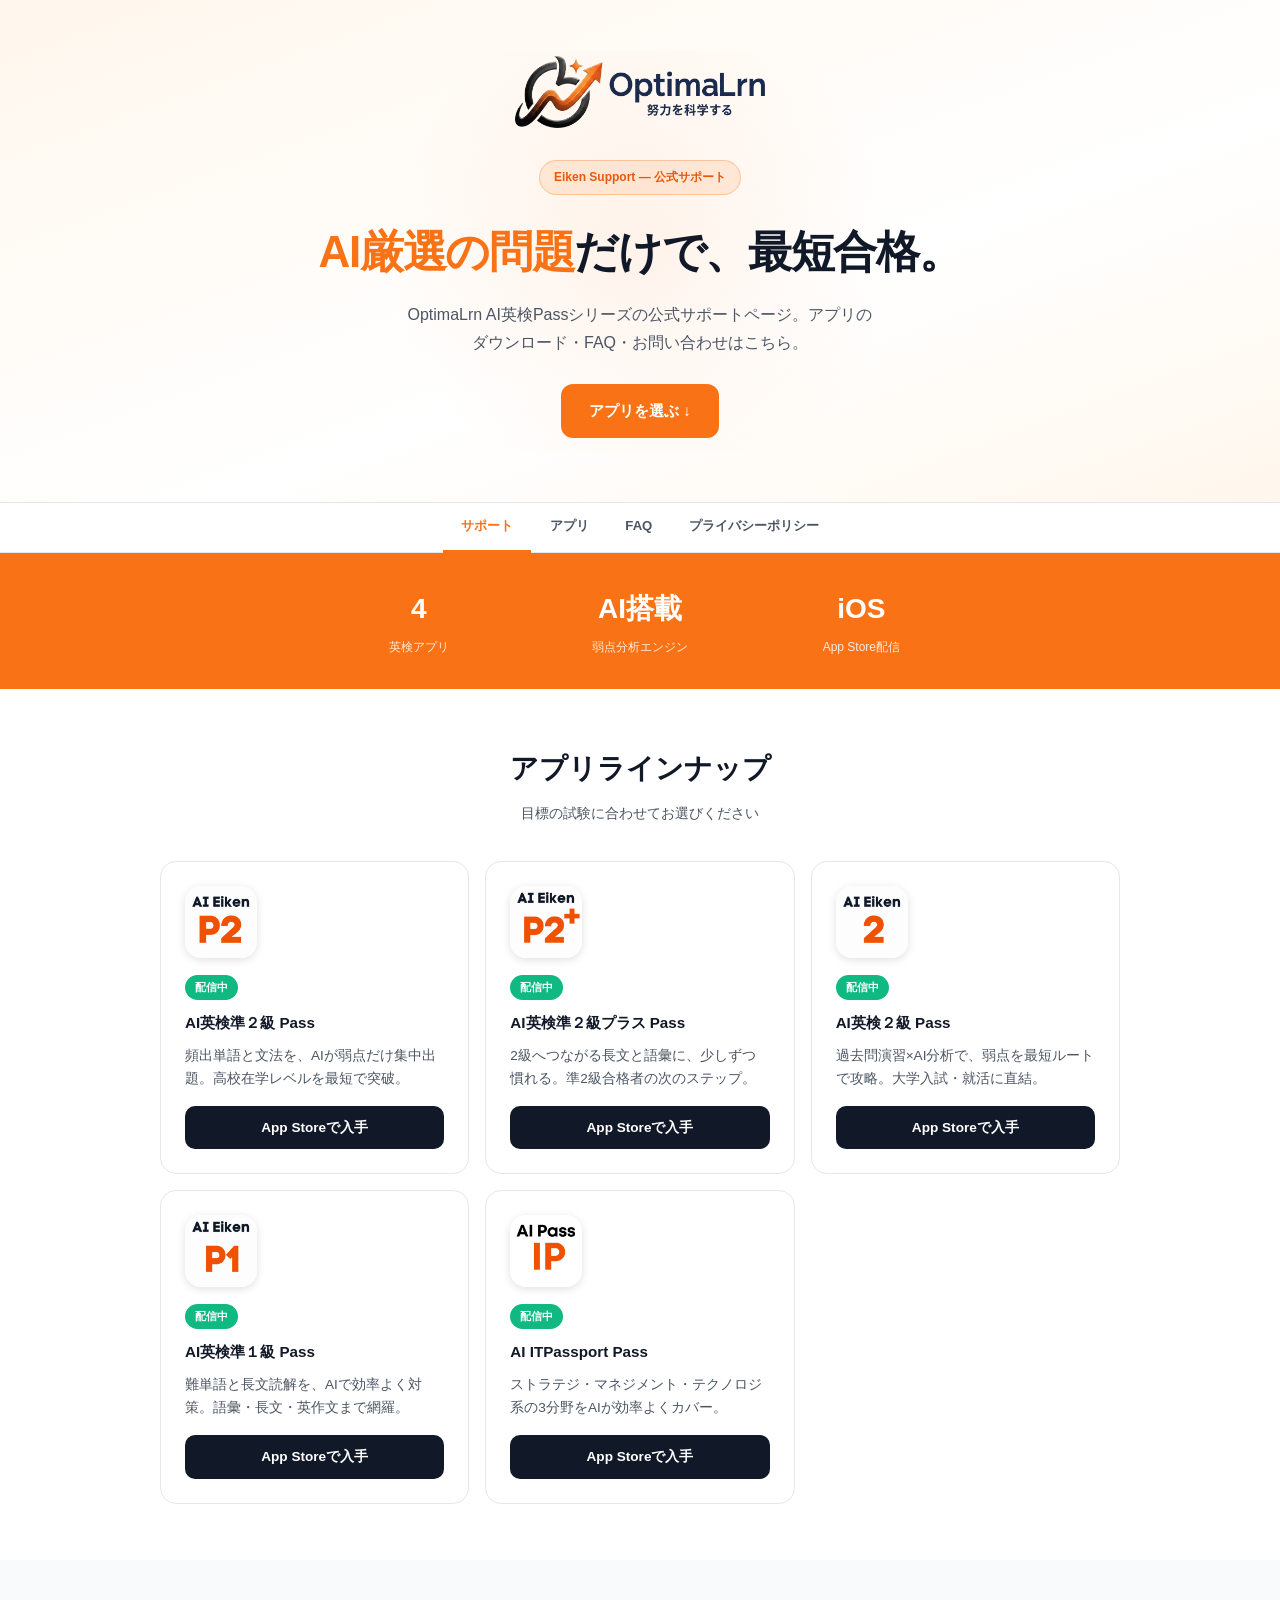
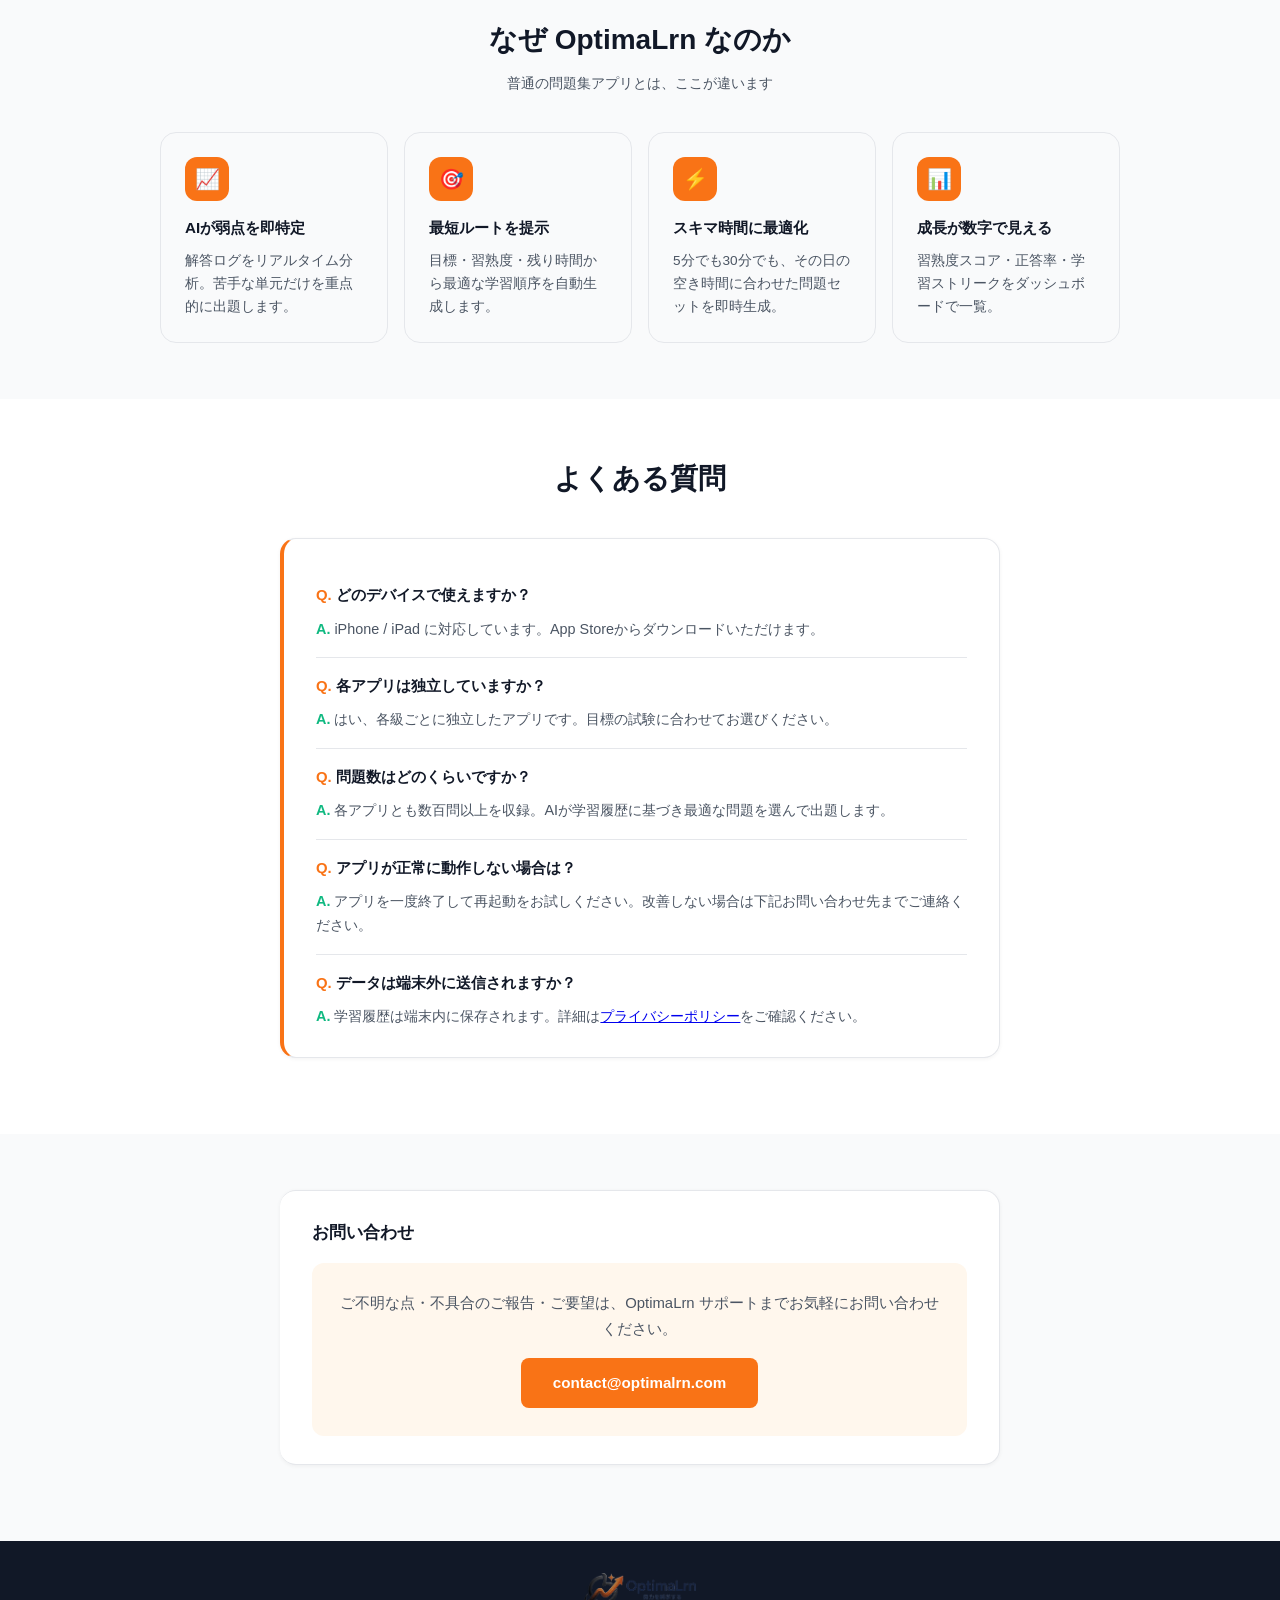
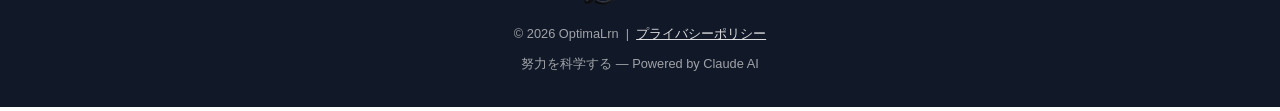
==== commit 4db24472: "deploy: ライトテーマ・ITPassportカード追加・アプリアイコン追加" ====
--- a/index.html
+++ b/index.html
@@ -1,19 +1,13 @@
 <!DOCTYPE html>
 <html lang="ja">
 <head>
-  <meta charset="UTF-8" />
-  <meta name="viewport" content="width=device-width, initial-scale=1.0" />
-  <title>ShiftSync - シフト管理プラットフォーム</title>
-  <link rel="icon" type="image/svg+xml" href="/favicon.svg" />
-  <link rel="preconnect" href="https://fonts.googleapis.com" />
-  <link rel="preconnect" href="https://fonts.gstatic.com" crossorigin />
-  <link href="https://fonts.googleapis.com/css2?family=Noto+Sans+JP:wght@300;400;500;700&family=Shippori+Mincho:wght@400;500;600;700;800&display=swap" rel="stylesheet" />
-  <script type="module" crossorigin src="/assets/index-DhxIAe1S.js"></script>
-  <link rel="modulepreload" crossorigin href="/assets/vendor-D_Bh0f0x.js">
-  <link rel="modulepreload" crossorigin href="/assets/ui-B6VFu3Un.js">
-  <link rel="stylesheet" crossorigin href="/assets/index-BLdn96o7.css">
+  <meta charset="UTF-8">
+  <meta name="viewport" content="width=device-width, initial-scale=1.0">
+  <title>Eiken Support | AI英検Passシリーズ</title>
+  <meta http-equiv="refresh" content="0; url=support.html">
+  <link rel="canonical" href="support.html">
 </head>
-<body class="bg-gray-50">
-  <div id="root"></div>
+<body>
+  <p><a href="support.html">Eiken Support へ移動する</a></p>
 </body>
 </html>
